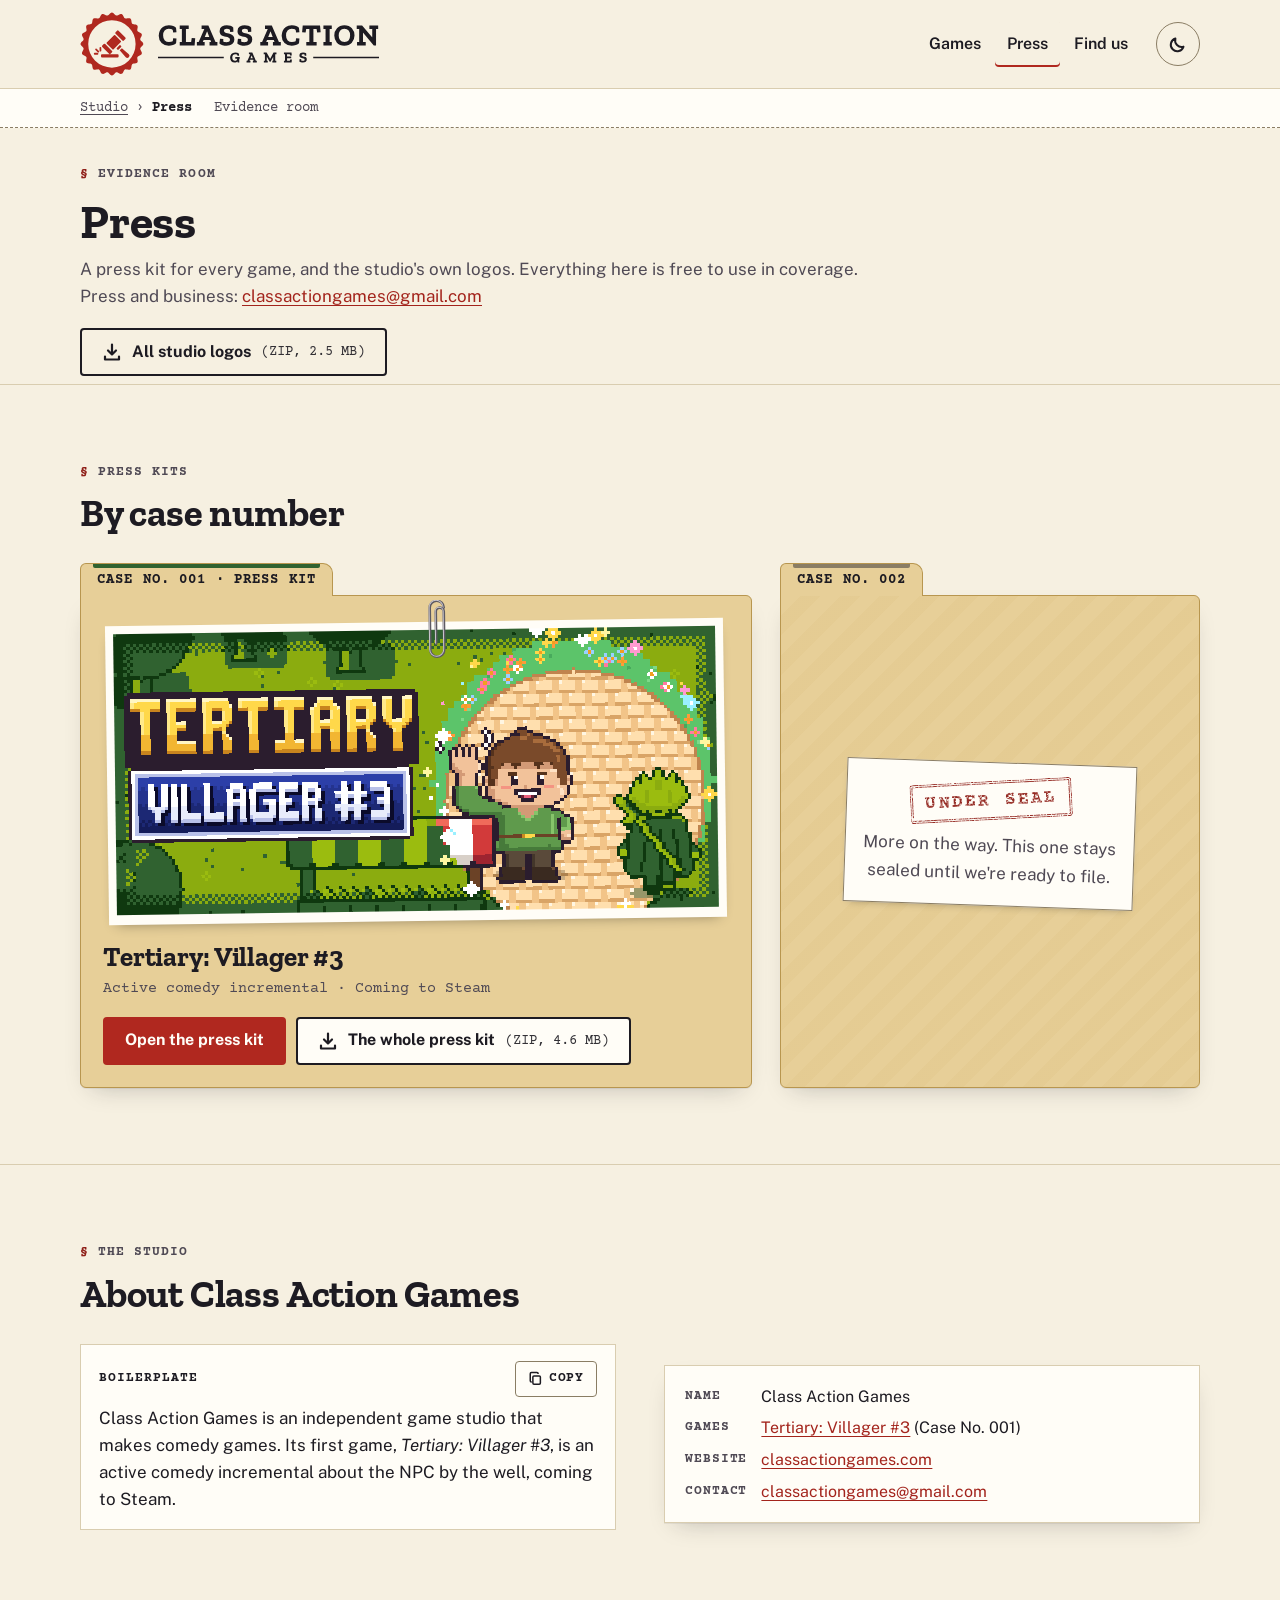
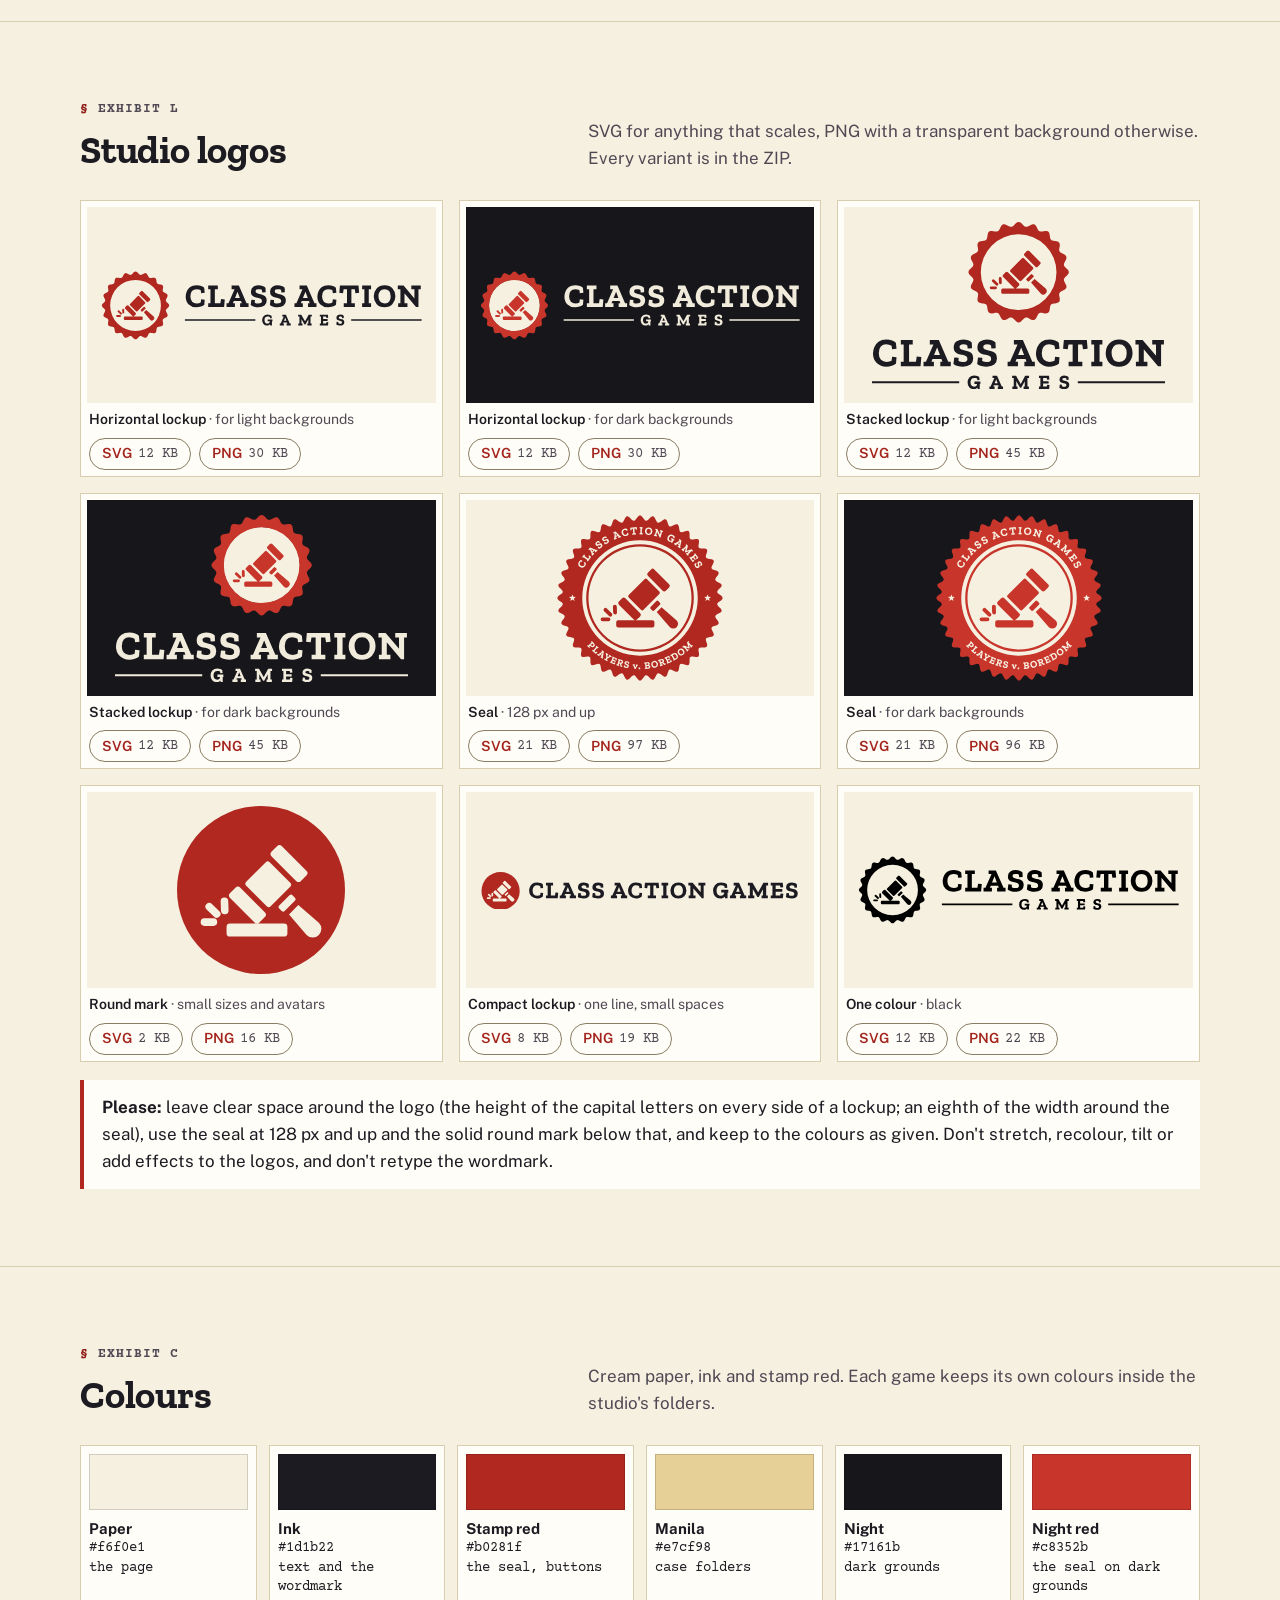
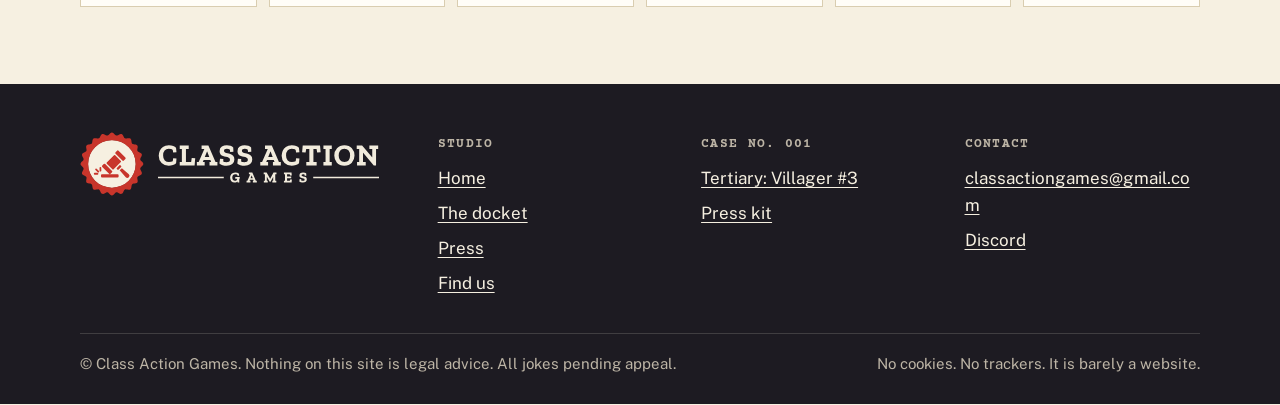
==== press/index.html @ fb3dbb91 "Publish the site Co-Authored-By: Claude Opus 5.5 <noreply@anthropic.com>" ====
<!doctype html>
<html lang="en">
<head>
<meta charset="utf-8">
<meta name="viewport" content="width=device-width, initial-scale=1">
<meta http-equiv="Content-Security-Policy" content="default-src &#39;self&#39;; script-src &#39;self&#39; &#39;sha256-e9spFX4khvAiAObQrX6YIk8nwWobAzymvgHO+KnD+gg=&#39;; style-src &#39;self&#39;; img-src &#39;self&#39;; media-src &#39;self&#39;; font-src &#39;self&#39;; manifest-src &#39;self&#39;; connect-src &#39;none&#39;; object-src &#39;none&#39;; frame-src &#39;none&#39;; base-uri &#39;none&#39;; form-action &#39;none&#39;">
<meta name="referrer" content="strict-origin-when-cross-origin">
<title>Press | Class Action Games</title>
<meta name="description" content="Press kits for every Class Action Games game, the studio boilerplate and the studio&#39;s logos, free to use in coverage.">
<link rel="canonical" href="https://classactiongames.com/press/">
<meta name="theme-color" content="#f6f0e1" media="(prefers-color-scheme: light)">
<meta name="theme-color" content="#17161b" media="(prefers-color-scheme: dark)">
<meta property="og:site_name" content="Class Action Games">
<meta property="og:type" content="website">
<meta property="og:title" content="Class Action Games press">
<meta property="og:description" content="Press kits, logos and contact.">
<meta property="og:url" content="https://classactiongames.com/press/">
<meta property="og:image" content="https://classactiongames.com/og/og-studio.png">
<meta property="og:image:width" content="1200">
<meta property="og:image:height" content="630">
<meta property="og:image:alt" content="The Class Action Games seal, a gavel inside a scalloped red stamp">
<meta property="og:locale" content="en_US">
<meta name="twitter:card" content="summary_large_image">
<meta name="twitter:title" content="Class Action Games press">
<meta name="twitter:description" content="Press kits, logos and contact.">
<meta name="twitter:image" content="https://classactiongames.com/og/og-studio.png">
<meta name="twitter:image:alt" content="The Class Action Games seal, a gavel inside a scalloped red stamp">
<link rel="icon" href="../favicon.ico" sizes="16x16 32x32 48x48">
<link rel="icon" href="../favicon.svg" type="image/svg+xml">
<link rel="apple-touch-icon" href="../apple-touch-icon.png">
<link rel="manifest" href="../site.webmanifest">
<link rel="preload" href="../fonts/zilla-slab-700.woff2" as="font" type="font/woff2" crossorigin>
<link rel="preload" href="../fonts/public-sans-var.woff2" as="font" type="font/woff2" crossorigin>
<link rel="stylesheet" href="../css/site.css">
<link rel="stylesheet" href="../css/games/tertiary.css">
<script>try{var t=localStorage.getItem('cag-theme');if(t==='light'||t==='dark')document.documentElement.setAttribute('data-theme',t)}catch(e){}</script>
<script src="../js/site.js" defer></script>
</head>
<body>
<a class="skip" href="#main">Skip to content</a>
<header class="site-header">
  <div class="wrap">
    <a class="brand" href="../" aria-label="Class Action Games, home">
      <img class="lk-h on-light" src="../img/logo/cag-lockup-h.svg" alt="Class Action Games" width="300" height="64">
      <img class="lk-h on-dark" src="../img/logo/cag-lockup-h-on-dark.svg" alt="Class Action Games" width="300" height="64">
      <img class="lk-c on-light" src="../img/logo/cag-lockup-compact.svg" alt="Class Action Games" width="272" height="32">
      <img class="lk-c on-dark" src="../img/logo/cag-lockup-compact-on-dark.svg" alt="Class Action Games" width="272" height="32">
    </a>
    <nav class="site-nav" aria-label="Main">
      <ul>
        <li><a href="../#games">Games</a></li>
        <li><a href="../press/" aria-current="page">Press</a></li>
        <li><a href="../#contact">Find us</a></li>
      </ul>
    </nav>
    <button class="theme-toggle" type="button" aria-label="Switch between light and dark mode" hidden><svg viewBox="0 0 20 20" aria-hidden="true" focusable="false" class="moon"><path d="M15.5 12.6A6.5 6.5 0 0 1 7.4 4.5a6.5 6.5 0 1 0 8.1 8.1Z" fill="none" stroke="currentColor" stroke-width="2" stroke-linejoin="round"/></svg><svg viewBox="0 0 20 20" aria-hidden="true" focusable="false" class="sun"><circle cx="10" cy="10" r="3.6" fill="none" stroke="currentColor" stroke-width="2"/><path d="M10 1.8v2.2M10 16v2.2M1.8 10H4M16 10h2.2M4.2 4.2l1.6 1.6M14.2 14.2l1.6 1.6M4.2 15.8l1.6-1.6M14.2 5.8l1.6-1.6" stroke="currentColor" stroke-width="2" stroke-linecap="round"/></svg></button>
  </div>
</header>
<div class="docket">
  <div class="wrap">
    <nav aria-label="Breadcrumb"><span><a href="../">Studio</a> &rsaquo; <b aria-current="page">Press</b></span></nav>
    <span>Evidence room</span>
  </div>
</div>

<main id="main">
  <section class="pk-top">
    <div class="wrap">
      <span class="eyebrow">Evidence room</span>
      <h1>Press</h1>
      <p class="sub">A press kit for every game, and the studio's own logos. Everything here is free to use in coverage. Press and business: <a href="mailto:classactiongames@gmail.com">classactiongames@gmail.com</a></p>
      <div class="pk-actions">
        <a class="btn" href="../press/class-action-games-logos.zip" download><svg viewBox="0 0 20 20" aria-hidden="true" focusable="false"><path d="M10 2.5v10m0 0-4-4m4 4 4-4M3 14.5v3h14v-3" fill="none" stroke="currentColor" stroke-width="2.2" stroke-linecap="round" stroke-linejoin="round"/></svg>All studio logos <span class="sz">(ZIP, 2.5 MB)</span></a>
      </div>
    </div>
  </section>

  <section class="section" id="kits" aria-labelledby="kits-h">
    <div class="wrap">
      <div class="section-head">
        <div>
          <span class="eyebrow">Press kits</span>
          <h2 id="kits-h">By case number</h2>
        </div>
      </div>
      <div class="kit-list">
        <article class="folder game-zone" data-game="tertiary" aria-labelledby="kit-001">
  <span class="folder-tab">Case No. 001 &middot; Press kit</span>
  <div class="photo">
    <img class="clip" src="../img/paperclip.svg" alt="" width="22" height="64">
    <img src="../tertiary/media/key-art/header_capsule_920x430.png" alt="" width="920" height="430">
  </div>
  <h3 id="kit-001"><a href="../tertiary/press/">Tertiary: Villager #3</a></h3>
  <p class="meta">Active comedy incremental &middot; Coming to Steam</p>
  <div class="links">
    <a class="btn primary" href="../tertiary/press/">Open the press kit</a>
    <a class="btn" href="../tertiary/press/tertiary-press-kit.zip" download><svg viewBox="0 0 20 20" aria-hidden="true" focusable="false"><path d="M10 2.5v10m0 0-4-4m4 4 4-4M3 14.5v3h14v-3" fill="none" stroke="currentColor" stroke-width="2.2" stroke-linecap="round" stroke-linejoin="round"/></svg>The whole press kit <span class="sz">(ZIP, 4.6 MB)</span></a>
  </div>
</article>
        <article class="folder sealed" aria-labelledby="case-002">
  <span class="folder-tab">Case No. 002</span>
  <div class="seal-tape">
    <span class="stamp">Under seal</span>
    <h3 id="case-002" class="sr-only">Case No. 002: under seal</h3>
    <p>More on the way. This one stays sealed until we&#39;re ready to file.</p>
  </div>
</article>
      </div>
    </div>
  </section>

  <section class="section" id="studio" aria-labelledby="studio-h">
    <div class="wrap">
      <div class="section-head">
        <div>
          <span class="eyebrow">The studio</span>
          <h2 id="studio-h">About Class Action Games</h2>
        </div>
      </div>
      <div class="about">
        <div class="desc">
          <div class="desc-head"><span class="label">Boilerplate</span><button class="copy-btn" type="button" data-copy="d-studio" aria-label="Copy boilerplate" hidden><svg viewBox="0 0 20 20" aria-hidden="true" focusable="false"><rect x="6.5" y="6.5" width="10" height="11" rx="1.5" fill="none" stroke="currentColor" stroke-width="2"/><path d="M13.5 4V3.5A1.5 1.5 0 0 0 12 2H4.5A1.5 1.5 0 0 0 3 3.5V13a1.5 1.5 0 0 0 1.5 1.5H5" fill="none" stroke="currentColor" stroke-width="2"/></svg><span class="t">Copy</span></button></div>
          <div class="desc-body" id="d-studio"><p>Class Action Games is an independent game studio that makes comedy games. Its first game, <em>Tertiary: Villager #3</em>, is an active comedy incremental about the NPC by the well, coming to Steam.</p></div>
        </div>
        <div class="facts-card">
          <dl>
            <dt>Name</dt><dd>Class Action Games</dd>
            <dt>Games</dt><dd><a href="../tertiary/">Tertiary: Villager #3</a> (Case No. 001)</dd>
            <dt>Website</dt><dd><a href="../">classactiongames.com</a></dd>
            <dt>Contact</dt><dd><a href="mailto:classactiongames@gmail.com">classactiongames@gmail.com</a></dd>
          </dl>
        </div>
      </div>
    </div>
  </section>

  <section class="section" id="logos" aria-labelledby="logos-h">
    <div class="wrap">
      <div class="section-head">
        <div>
          <span class="eyebrow">Exhibit L</span>
          <h2 id="logos-h">Studio logos</h2>
        </div>
        <p>SVG for anything that scales, PNG with a transparent background otherwise. Every variant is in the ZIP.</p>
      </div>
      <div class="grid-3">
        <figure class="thumb logo-tile on-light"><a href="../press/logos/svg/cag-lockup-h.svg"><img src="../press/logos/svg/cag-lockup-h.svg" alt="Horizontal lockup, for light backgrounds" width="561" height="120" loading="lazy"></a><figcaption><b>Horizontal lockup</b> &middot; for light backgrounds<span class="file-links"><a href="../press/logos/svg/cag-lockup-h.svg" download>SVG <span class="sz">12 KB</span></a><a href="../press/logos/png/cag-lockup-h-1200w.png" download>PNG <span class="sz">30 KB</span></a></span></figcaption></figure>
        <figure class="thumb logo-tile on-dark"><a href="../press/logos/svg/cag-lockup-h-on-dark.svg"><img src="../press/logos/svg/cag-lockup-h-on-dark.svg" alt="Horizontal lockup, for dark backgrounds" width="561" height="120" loading="lazy"></a><figcaption><b>Horizontal lockup</b> &middot; for dark backgrounds<span class="file-links"><a href="../press/logos/svg/cag-lockup-h-on-dark.svg" download>SVG <span class="sz">12 KB</span></a><a href="../press/logos/png/cag-lockup-h-on-dark-1200w.png" download>PNG <span class="sz">30 KB</span></a></span></figcaption></figure>
        <figure class="thumb logo-tile on-light"><a href="../press/logos/svg/cag-lockup-stacked.svg"><img src="../press/logos/svg/cag-lockup-stacked.svg" alt="Stacked lockup, for light backgrounds" width="210" height="120" loading="lazy"></a><figcaption><b>Stacked lockup</b> &middot; for light backgrounds<span class="file-links"><a href="../press/logos/svg/cag-lockup-stacked.svg" download>SVG <span class="sz">12 KB</span></a><a href="../press/logos/png/cag-lockup-stacked-1200w.png" download>PNG <span class="sz">45 KB</span></a></span></figcaption></figure>
        <figure class="thumb logo-tile on-dark"><a href="../press/logos/svg/cag-lockup-stacked-on-dark.svg"><img src="../press/logos/svg/cag-lockup-stacked-on-dark.svg" alt="Stacked lockup, for dark backgrounds" width="210" height="120" loading="lazy"></a><figcaption><b>Stacked lockup</b> &middot; for dark backgrounds<span class="file-links"><a href="../press/logos/svg/cag-lockup-stacked-on-dark.svg" download>SVG <span class="sz">12 KB</span></a><a href="../press/logos/png/cag-lockup-stacked-on-dark-1200w.png" download>PNG <span class="sz">45 KB</span></a></span></figcaption></figure>
        <figure class="thumb logo-tile on-light"><a href="../press/logos/svg/cag-seal.svg"><img src="../press/logos/svg/cag-seal.svg" alt="Seal, 128 px and up" width="120" height="120" loading="lazy"></a><figcaption><b>Seal</b> &middot; 128 px and up<span class="file-links"><a href="../press/logos/svg/cag-seal.svg" download>SVG <span class="sz">21 KB</span></a><a href="../press/logos/png/cag-seal-1024.png" download>PNG <span class="sz">97 KB</span></a></span></figcaption></figure>
        <figure class="thumb logo-tile on-dark"><a href="../press/logos/svg/cag-seal-on-dark.svg"><img src="../press/logos/svg/cag-seal-on-dark.svg" alt="Seal, for dark backgrounds" width="120" height="120" loading="lazy"></a><figcaption><b>Seal</b> &middot; for dark backgrounds<span class="file-links"><a href="../press/logos/svg/cag-seal-on-dark.svg" download>SVG <span class="sz">21 KB</span></a><a href="../press/logos/png/cag-seal-on-dark-1024.png" download>PNG <span class="sz">96 KB</span></a></span></figcaption></figure>
        <figure class="thumb logo-tile on-light"><a href="../press/logos/svg/cag-bold.svg"><img src="../press/logos/svg/cag-bold.svg" alt="Round mark, small sizes and avatars" width="120" height="120" loading="lazy"></a><figcaption><b>Round mark</b> &middot; small sizes and avatars<span class="file-links"><a href="../press/logos/svg/cag-bold.svg" download>SVG <span class="sz">2 KB</span></a><a href="../press/logos/png/cag-bold-512.png" download>PNG <span class="sz">16 KB</span></a></span></figcaption></figure>
        <figure class="thumb logo-tile on-light"><a href="../press/logos/svg/cag-lockup-compact.svg"><img src="../press/logos/svg/cag-lockup-compact.svg" alt="Compact lockup, one line, small spaces" width="1019" height="120" loading="lazy"></a><figcaption><b>Compact lockup</b> &middot; one line, small spaces<span class="file-links"><a href="../press/logos/svg/cag-lockup-compact.svg" download>SVG <span class="sz">8 KB</span></a><a href="../press/logos/png/cag-lockup-compact-1200w.png" download>PNG <span class="sz">19 KB</span></a></span></figcaption></figure>
        <figure class="thumb logo-tile on-light"><a href="../press/logos/svg/cag-lockup-h-1c-black.svg"><img src="../press/logos/svg/cag-lockup-h-1c-black.svg" alt="One colour, black" width="561" height="120" loading="lazy"></a><figcaption><b>One colour</b> &middot; black<span class="file-links"><a href="../press/logos/svg/cag-lockup-h-1c-black.svg" download>SVG <span class="sz">12 KB</span></a><a href="../press/logos/png/cag-lockup-h-1c-black-1200w.png" download>PNG <span class="sz">22 KB</span></a></span></figcaption></figure>
      </div>
      <div class="terms">
        <p><strong>Please:</strong> leave clear space around the logo (the height of the capital letters on every side of a lockup; an eighth of the width around the seal), use the seal at 128 px and up and the solid round mark below that, and keep to the colours as given. Don't stretch, recolour, tilt or add effects to the logos, and don't retype the wordmark.</p>
      </div>
    </div>
  </section>

  <section class="section" id="colours" aria-labelledby="colours-h">
    <div class="wrap">
      <div class="section-head">
        <div>
          <span class="eyebrow">Exhibit C</span>
          <h2 id="colours-h">Colours</h2>
        </div>
        <p>Cream paper, ink and stamp red. Each game keeps its own colours inside the studio's folders.</p>
      </div>
      <ul class="swatches">
        <li><span class="chip chip-f6f0e1"></span><b>Paper</b>#f6f0e1<br>the page</li>
        <li><span class="chip chip-1d1b22"></span><b>Ink</b>#1d1b22<br>text and the wordmark</li>
        <li><span class="chip chip-b0281f"></span><b>Stamp red</b>#b0281f<br>the seal, buttons</li>
        <li><span class="chip chip-e7cf98"></span><b>Manila</b>#e7cf98<br>case folders</li>
        <li><span class="chip chip-17161b"></span><b>Night</b>#17161b<br>dark grounds</li>
        <li><span class="chip chip-c8352b"></span><b>Night red</b>#c8352b<br>the seal on dark grounds</li>
      </ul>
    </div>
  </section>
</main>
<footer class="site-footer">
  <div class="wrap">
    <div class="cols">
      <div>
        <img class="foot-lockup" src="../img/logo/cag-lockup-h-on-dark.svg" alt="Class Action Games" width="300" height="64" loading="lazy">
      </div>
      <nav aria-label="Studio">
        <h2>Studio</h2>
        <ul>
          <li><a href="../">Home</a></li>
          <li><a href="../#games">The docket</a></li>
          <li><a href="../press/">Press</a></li>
          <li><a href="../#contact">Find us</a></li>
        </ul>
      </nav>
      <nav aria-label="Case No. 001">
        <h2>Case No. 001</h2>
        <ul>
          <li><a href="../tertiary/">Tertiary: Villager #3</a></li>
          <li><a href="../tertiary/press/">Press kit</a></li>
        </ul>
      </nav>
      <div>
        <h2>Contact</h2>
        <ul>
          <li><a href="mailto:classactiongames@gmail.com">classactiongames@gmail.com</a></li>
          <li><a href="https://discord.gg/4bkDfHh6E2">Discord</a></li>
        </ul>
      </div>
    </div>
    <div class="fine">
      <p>&copy; Class Action Games. Nothing on this site is legal advice. All jokes pending appeal.</p>
      <p>No cookies. No trackers. It is barely a website.</p>
    </div>
  </div>
</footer>
</body>
</html>
---- css/site.css ----
/* Class Action Games: the studio site, in the "Case files" look.
   Fonts: SIL Open Font License 1.1, no Reserved Font Name, self-hosted in /fonts with their licences:
   Zilla Slab (headings), Public Sans (body), Courier Prime (filing labels).
   Colours: site/brand/tokens.css (the brand palette); the dark set is "night court".
   Game pages: everything the studio frame takes from a game is a --g-* token (see "Game zone" below). */

@font-face { font-family: "Zilla Slab"; src: url("../fonts/zilla-slab-700.woff2") format("woff2"); font-weight: 700; font-display: swap; }
@font-face { font-family: "Zilla Slab"; src: url("../fonts/zilla-slab-600.woff2") format("woff2"); font-weight: 600; font-display: swap; }
@font-face { font-family: "Public Sans"; src: url("../fonts/public-sans-var.woff2") format("woff2"); font-weight: 100 900; font-style: normal; font-display: swap; }
@font-face { font-family: "Public Sans"; src: url("../fonts/public-sans-italic-var.woff2") format("woff2"); font-weight: 100 900; font-style: italic; font-display: swap; }
@font-face { font-family: "Courier Prime"; src: url("../fonts/courier-prime-400.woff2") format("woff2"); font-weight: 400; font-display: swap; }
@font-face { font-family: "Courier Prime"; src: url("../fonts/courier-prime-700.woff2") format("woff2"); font-weight: 700; font-display: swap; }

:root {
  color-scheme: light;
  --paper: #f6f0e1;        /* the page: a legal pad left in the sun */
  --sheet: #fffdf7;        /* a fresh sheet on top */
  --manila: #e7cf98;       /* folders */
  --manila-deep: #d4b46e;
  --manila-edge: #b8964f;
  --ink: #1d1b22;          /* 15.0:1 on paper, 16.8 on sheet, 11.2 on manila */
  --ink-2: #4f4954;        /* 7.7:1 on paper, 8.6 on sheet, 5.7 on manila */
  --rule: #d9cdb0;
  --rule-strong: #8a7d64;  /* 3.5:1 on paper, 4.0 on sheet: borders that must show */
  --red: #b0281f;          /* stamp red: buttons, the seal (5.8:1 on paper) */
  --red-hover: #8f1f18;
  --on-red: #fffdf7;       /* 6.5:1 on red */
  --red-text: #8f1f18;     /* small red text and stamps: 7.8:1 on paper, 5.8 on manila */
  --link: #a3241c;         /* 6.5:1 on paper, 7.3 on sheet */
  --sticker: #f3dc6b;      /* exhibit stickers; ink on it 12.4:1 */
  --sticker-ink: #1d1b22;
  --footer-bg: #1d1b22;
  --footer-ink: #f6f0e1;   /* 15.0:1 */
  --footer-muted: #bdb5a6; /* 8.4:1 */
  --shadow: 0 1px 0 rgba(29, 27, 34, .06), 0 10px 24px -12px rgba(29, 27, 34, .28);
  --radius: 4px;
  --wrap: 1120px;
  --display: "Zilla Slab", "Rockwell", "Roboto Slab", Georgia, serif;
  --body: "Public Sans", "Segoe UI", system-ui, -apple-system, sans-serif;
  --mono: "Courier Prime", "Courier New", ui-monospace, monospace;
}

@media (prefers-color-scheme: dark) {
  :root:not([data-theme="light"]) {
    color-scheme: dark;
    --paper: #17161b; --sheet: #221f28; --manila: #3b3324; --manila-deep: #54482f; --manila-edge: #6e5e3c;
    --ink: #f1ebdc; --ink-2: #bdb5a6; --rule: #36323d; --rule-strong: #7a7385;
    --red: #e0574b; --red-hover: #f07468; --on-red: #17161b; --red-text: #f28b80; --link: #f08a7f;
    --sticker: #e6cf5c; --sticker-ink: #1d1b22;
    --footer-bg: #0f0e12; --footer-ink: #f1ebdc; --footer-muted: #bdb5a6;
    --shadow: 0 10px 24px -12px rgba(0, 0, 0, .7);
  }
}
:root[data-theme="dark"] {
  color-scheme: dark;
  --paper: #17161b; --sheet: #221f28; --manila: #3b3324; --manila-deep: #54482f; --manila-edge: #6e5e3c;
  --ink: #f1ebdc; --ink-2: #bdb5a6; --rule: #36323d; --rule-strong: #7a7385;
  --red: #e0574b; --red-hover: #f07468; --on-red: #17161b; --red-text: #f28b80; --link: #f08a7f;
  --sticker: #e6cf5c; --sticker-ink: #1d1b22;
  --footer-bg: #0f0e12; --footer-ink: #f1ebdc; --footer-muted: #bdb5a6;
  --shadow: 0 10px 24px -12px rgba(0, 0, 0, .7);
}

/* ------------------------------------------------------------ Game zone
   A game's page (and its docket card) carries class="game-zone" data-game="<slug>" and loads
   css/games/<slug>.css, which sets only these tokens. A game without its own file gets these neutral
   studio colours, so a new game's page works before it has a palette.
   --g-accent         the strip on the case folder's tab
   --g-stage          behind the game's key art, trailer and clips (the game's own darkest colour)
   --g-stage-ink      text on the stage (at least 7:1)
   --g-stage-muted    secondary text on the stage (at least 4.5:1)
   --g-highlight      labels on the stage (at least 4.5:1)                                        */
.game-zone {
  --g-accent: var(--ink);
  --g-stage: #1d1b22;
  --g-stage-ink: #f1ebdc;
  --g-stage-muted: #bdb5a6;
  --g-highlight: #f3dc6b;
}

/* ------------------------------------------------------------ base */
*, *::before, *::after { box-sizing: border-box; }
html { -webkit-text-size-adjust: 100%; scroll-behavior: smooth; }
@media (prefers-reduced-motion: reduce) { html { scroll-behavior: auto; } * { transition: none !important; } }
body {
  margin: 0; background: var(--paper); color: var(--ink);
  font: 400 1.0625rem/1.6 var(--body);
  overflow-x: hidden;
}
img, video, svg { max-width: 100%; height: auto; display: block; }
a { color: var(--link); text-decoration-thickness: 1px; text-underline-offset: .18em; }
a:hover { text-decoration-thickness: 2px; }
:focus-visible { outline: 3px solid var(--red); outline-offset: 3px; border-radius: 2px; }
/* On dark grounds (the footer, a game's stage) the red ring is too faint: a light ring there instead. */
.site-footer :focus-visible { outline-color: var(--footer-ink); }
.stage :focus-visible, .player-card :focus-visible { outline-color: var(--g-stage-ink); }
[hidden] { display: none !important; }
/* long unbroken addresses (the studio Gmail) may wrap anywhere rather than push the page sideways */
a[href^="mailto:"] { overflow-wrap: anywhere; }
h1, h2, h3 { font-family: var(--display); font-weight: 700; line-height: 1.12; margin: 0 0 .5em; letter-spacing: -.005em; }
h1 { font-size: clamp(2.2rem, 1.4rem + 3.4vw, 3.75rem); }
h2 { font-size: clamp(1.7rem, 1.3rem + 1.6vw, 2.4rem); }
h3 { font-size: 1.35rem; }
p { margin: 0 0 1em; }
.wrap { width: min(var(--wrap), 100% - 32px); margin-inline: auto; }
.sr-only { position: absolute; width: 1px; height: 1px; overflow: hidden; clip: rect(0 0 0 0); white-space: nowrap; }
.skip { position: absolute; left: 16px; top: -60px; background: var(--ink); color: var(--paper); padding: 8px 14px; z-index: 10; border-radius: var(--radius); }
.skip:focus { top: 12px; }
.pixel { image-rendering: pixelated; }
/* artwork with a light and a dark version (the seal, the mark) */
.only-dark { display: none !important; }
@media (prefers-color-scheme: dark) {
  :root:not([data-theme="light"]) .only-light { display: none !important; }
  :root:not([data-theme="light"]) .only-dark { display: block !important; }
}
:root[data-theme="dark"] .only-light { display: none !important; }
:root[data-theme="dark"] .only-dark { display: block !important; }

/* Filing labels: the typewriter voice */
.label, .eyebrow {
  font-family: var(--mono); font-weight: 700; text-transform: uppercase;
  letter-spacing: .08em; font-size: .8125rem; color: var(--ink-2);
}
.eyebrow { display: block; margin-bottom: .6rem; }
.eyebrow::before { content: "§ "; color: var(--red-text); }
.small { font-size: .9375rem; color: var(--ink-2); }
.note { font-size: .9375rem; color: var(--ink-2); }

/* ------------------------------------------------------------ header */
.site-header { border-bottom: 1px solid var(--rule); background: var(--paper); }
.site-header .wrap { display: flex; align-items: center; gap: 16px; padding-block: 12px; }
.brand { display: block; margin-right: auto; line-height: 0; }
.brand img { width: auto; }
.brand .lk-h { height: 64px; }
.brand .lk-c { height: 32px; display: none; }
.brand .on-dark { display: none; }
.site-nav ul { list-style: none; display: flex; gap: 2px; margin: 0; padding: 0; flex-wrap: wrap; }
.site-nav a {
  display: inline-block; padding: 10px 12px; color: var(--ink); text-decoration: none;
  font-weight: 600; font-size: 1rem; border-radius: var(--radius);
}
.site-nav a:hover { background: var(--sheet); box-shadow: inset 0 -2px 0 var(--red); }
.site-nav a[aria-current="page"] { box-shadow: inset 0 -2px 0 var(--red); }
.theme-toggle {
  flex: none; width: 44px; height: 44px; display: inline-grid; place-items: center; padding: 0;
  border: 1.5px solid var(--rule-strong); border-radius: 50%; background: transparent; color: var(--ink); cursor: pointer;
}
.theme-toggle:hover { border-color: var(--ink); background: var(--sheet); }
.theme-toggle svg { width: 20px; height: 20px; }
.theme-toggle .sun { display: none; }
@media (prefers-color-scheme: dark) {
  :root:not([data-theme="light"]) .brand .on-light { display: none; }
  :root:not([data-theme="light"]) .brand .lk-h.on-dark { display: block; }
  :root:not([data-theme="light"]) .theme-toggle .sun { display: block; }
  :root:not([data-theme="light"]) .theme-toggle .moon { display: none; }
}
:root[data-theme="dark"] .brand .on-light { display: none; }
:root[data-theme="dark"] .brand .lk-h.on-dark { display: block; }
:root[data-theme="dark"] .theme-toggle .sun { display: block; }
:root[data-theme="dark"] .theme-toggle .moon { display: none; }

/* breadcrumb strip under the header */
.docket {
  font-family: var(--mono); font-size: .875rem; color: var(--ink-2);
  border-bottom: 1px dashed var(--rule-strong); background: var(--sheet);
}
.docket .wrap { display: flex; gap: 6px 22px; flex-wrap: wrap; padding-block: 8px; }
.docket a { color: inherit; }
.docket b { color: var(--ink); }

/* ------------------------------------------------------------ buttons */
.btns { display: flex; flex-wrap: wrap; gap: 12px; align-items: center; }
.btn {
  --b: var(--ink);
  display: inline-flex; align-items: center; justify-content: center; gap: 10px; min-height: 48px; padding: 12px 20px;
  border: 2px solid var(--b); border-radius: var(--radius);
  font: 700 1rem/1.15 var(--body); text-decoration: none; color: var(--ink); background: transparent;
  cursor: pointer; transition: transform .08s ease, background-color .15s ease; text-align: center;
}
.btn:hover { background: var(--sheet); }
.btn:active { transform: translateY(1px); }
.btn.primary { --b: var(--red); background: var(--red); color: var(--on-red); }
.btn.primary:hover { background: var(--red-hover); border-color: var(--red-hover); }
.btn svg { width: 20px; height: 20px; flex: none; }
.btn .sz { font: 400 .875rem/1 var(--mono); color: inherit; opacity: .9; }
/* "Wishlist on Steam: coming soon": a real disabled button, never a dead link */
.btn:disabled, .btn.is-soon {
  --b: var(--rule-strong); color: var(--ink-2); background: transparent; cursor: not-allowed; border-style: dashed; transform: none;
}
.btn:disabled:hover { background: transparent; }
.btn .soon {
  font: 700 .8125rem/1 var(--mono); letter-spacing: .06em; text-transform: uppercase;
  color: var(--red-text); border: 1.5px solid currentColor; padding: 4px 6px 3px; border-radius: 2px; transform: rotate(-3deg);
}
.copy-btn {
  display: inline-flex; align-items: center; gap: 6px; min-height: 36px; padding: 6px 12px;
  font: 700 .8125rem/1 var(--mono); letter-spacing: .06em; text-transform: uppercase;
  color: var(--ink); background: var(--sheet); border: 1.5px solid var(--rule-strong); border-radius: var(--radius); cursor: pointer;
}
.copy-btn:hover { border-color: var(--ink); }
.copy-btn svg { width: 15px; height: 15px; }
.copy-btn[data-done] { border-color: var(--red); color: var(--red-text); }

/* ------------------------------------------------------------ stamps */
.stamp {
  display: inline-block; font: 700 .9375rem/1 var(--mono); letter-spacing: .12em; text-transform: uppercase;
  color: var(--red-text); padding: 8px 12px 7px; border: 3px double currentColor; border-radius: 3px;
  transform: rotate(-5deg); opacity: .95;
  -webkit-mask-image: url("../img/ink-grain.svg"); mask-image: url("../img/ink-grain.svg");
  -webkit-mask-size: 180px 180px; mask-size: 180px 180px;
}

/* ------------------------------------------------------------ home: hero */
.hero { padding: clamp(40px, 6vw, 88px) 0 clamp(40px, 6vw, 72px); }
.hero .wrap { display: grid; grid-template-columns: minmax(0, 1fr) minmax(0, 1fr); gap: clamp(28px, 5vw, 72px); align-items: center; }
.hero h1 { max-width: 15ch; }
.hero .lede { font-size: 1.22rem; max-width: 34em; }
.hero .lede em { font-style: normal; font-weight: 700; }

/* The court order on pleading paper. The numbers are printed on the paper, one per line, like real
   pleading paper: every line of the order is exactly --lh tall, so wrapped lines take the next number. */
.order {
  --lh: 1.75rem;
  position: relative; margin: 0; background: var(--sheet); color: var(--ink); box-shadow: var(--shadow);
  border: 1px solid var(--rule); padding: var(--lh) 22px var(--lh) 62px; font: 400 .9375rem/var(--lh) var(--mono);
  background-image: linear-gradient(to right, transparent 46px, var(--red) 46px, var(--red) 47px, transparent 47px, transparent 50px, var(--red) 50px, var(--red) 51px, transparent 51px);
  transform: rotate(1.2deg);
}
.order .ln {
  position: absolute; left: 6px; width: 30px; top: var(--lh); bottom: var(--lh); overflow: hidden;
  white-space: pre; text-align: right; font: 400 .8125rem/var(--lh) var(--mono); color: var(--ink-2);
}
.order p, .order li { margin: 0; line-height: var(--lh); }
.order .gap { height: var(--lh); }
.order .court { text-align: center; font-weight: 700; letter-spacing: .04em; }
.order .court span { display: block; text-wrap: balance; }
/* The caption: parties | a column of colons | the action and its number, between two full-width rules.
   The rules are borders pulled into the lines around them by negative margins, so they take no height
   (the lines keep their numbers) and survive printing and Windows High Contrast. Fixed rows: 1 blank,
   2 the plaintiffs (as many lines as they wrap to), 3 "Plaintiffs," 4 blank, 5 "v." 6 blank, 7 the
   defendant, 8 "Defendant." The right column sits level with rows 3, 5 and 6, as on a real filing. */
.order .caption {
  --cap-rule: 2px; --cap-colon: 3ch;
  /* the same proportions at every width keep the colons a little right of the middle, as on a filing;
     on the smallest phones the right column's min-content (CLASS ACTION on one line) takes over */
  display: grid; grid-template-columns: minmax(0, 1.4fr) var(--cap-colon) minmax(min-content, 1fr);
  grid-template-rows: repeat(8, minmax(var(--lh), auto));
  margin: calc(-1 * var(--cap-rule)) -6px; padding-inline: 6px; border-block: var(--cap-rule) solid;
}
.order .caption > p { grid-column: 1; padding-right: 1ch; }
/* the plaintiffs break where the filing breaks them ("... of themselves / and all others ...") whenever
   the column holds the longer half on one line (32 characters: change 32.25ch with the plaintiffs in
   data/studio.json); narrower, they wrap as one sentence */
.order .cap-pl { grid-row: 2; text-wrap: pretty; container: cap-pl / inline-size; }
@container cap-pl (min-width: 32.25ch) { .order .cap-pl > span { display: block; } }
.order .cap-pl-role { grid-row: 3; }
.order .cap-df { grid-row: 7; }
.order .cap-df-role { grid-row: 8; }
/* the roles sit well to the right, as typed with tabs, never so far that they wrap; "v." about halfway */
.order .cap-role { padding-left: min(44%, 100% - 12.5ch); }
.order .cap-vs { grid-row: 5; padding-left: calc(min(44%, 100% - 12.5ch) * .55); }
.order .caption > .cap-action, .order .caption > .cap-no, .order .caption > .cap-more { grid-column: 3; padding: 0 0 0 2.5ch; white-space: nowrap; }
.order .cap-action { grid-row: 3; }
.order .cap-no { grid-row: 5; }
/* "and counting" in smaller grey type, its left edge (2.5ch of the order's type) in line with NO.: */
.order .cap-more { grid-row: 6; color: var(--ink-2); }
.order .cap-more > span { font-size: .8125rem; line-height: 1; }
/* one colon per line, as tall as the caption: size containment keeps the 30 colons from stretching it */
.order .cap-colons { grid-column: 2; grid-row: 1 / -1; contain: size; overflow: hidden; white-space: pre; text-align: center; user-select: none; }
.order .title { text-align: center; font-weight: 700; letter-spacing: .06em; text-decoration: underline; text-decoration-thickness: 2px; text-underline-offset: 4px; }
.order ol { margin: 0; padding-left: 3ch; }
.order .so { font-weight: 700; letter-spacing: .08em; }
.order .seal-imp { position: absolute; right: -22px; bottom: -34px; width: 136px; transform: rotate(-14deg); opacity: .92; }

/* ------------------------------------------------------------ sections */
.section { padding: clamp(40px, 6vw, 80px) 0; border-top: 1px solid var(--rule); }
.section-head { display: flex; justify-content: space-between; align-items: end; gap: 16px; flex-wrap: wrap; margin-bottom: 28px; }
.section-head h2 { margin-bottom: 0; }
.section-head p { margin: 0; color: var(--ink-2); max-width: 36em; }
.section-head + .case-file { margin-top: 56px; }

/* "Three jokes, one name" */
.counts { display: grid; grid-template-columns: repeat(3, minmax(0, 1fr)); gap: 20px; list-style: none; margin: 0; padding: 0; }
.count { background: var(--sheet); border: 1px solid var(--rule); box-shadow: var(--shadow); padding: 18px 20px 20px; position: relative; }
.count .label { color: var(--red-text); display: block; margin-bottom: 6px; }
.count h3 { font-size: 1.5rem; margin-bottom: .35em; }
.count p { margin: 0; }
.count:nth-child(1) { transform: rotate(-.6deg); }
.count:nth-child(3) { transform: rotate(.5deg); }
.pun-fine { margin: 22px 0 0; font-family: var(--mono); font-size: .9375rem; color: var(--ink-2); }

/* ------------------------------------------------------------ folders (game cards) */
.docket-grid { display: grid; grid-template-columns: 1.6fr 1fr; gap: 28px; align-items: stretch; }
.folder {
  position: relative; background: var(--manila); border-radius: 0 6px 6px 6px; padding: 22px;
  box-shadow: var(--shadow); margin-top: 32px; border: 1px solid var(--manila-edge);
  display: flex; flex-direction: column;
}
.folder-tab {
  position: absolute; left: -1px; top: -33px; height: 33px; padding: 9px 16px 0; max-width: calc(100% + 2px);
  background: var(--manila); border: 1px solid var(--manila-edge); border-bottom: 0; border-radius: 6px 10px 0 0;
  font: 700 .875rem/1 var(--mono); letter-spacing: .08em; text-transform: uppercase; color: var(--ink);
  white-space: nowrap; overflow: hidden; text-overflow: ellipsis;
}
.folder-tab::after { /* the game's colour strip on the tab */
  content: ""; position: absolute; left: 12px; right: 12px; top: 0; height: 4px; background: var(--g-accent, var(--ink)); border-radius: 0 0 2px 2px;
}
.photo {
  position: relative; background: var(--sheet); padding: 8px 8px 10px; box-shadow: 0 6px 14px -8px rgba(0, 0, 0, .45);
  transform: rotate(-.8deg); margin: 4px 4px 18px;
}
.photo img { width: 100%; image-rendering: pixelated; } /* key art: big art pixels stay crisp */
.clip { position: absolute; width: 22px; height: 64px; top: -22px; left: 26px; z-index: 2; }
.folder h3 { font-size: 1.7rem; margin: 2px 0 6px; }
.folder h3 a { color: var(--ink); text-decoration: none; }
.folder h3 a:hover { text-decoration: underline; }
.folder .pitch { font-size: 1.05rem; }
.folder .meta { font: 400 .9375rem/1.5 var(--mono); color: var(--ink-2); margin-bottom: 16px; }
.case-head { display: flex; justify-content: space-between; align-items: center; gap: 12px; flex-wrap: wrap; }
.case-head .stamp { flex: none; margin: 4px 4px 14px; }
.folder .links { display: flex; gap: 10px; flex-wrap: wrap; margin-top: auto; }
.folder .links .btn { background: var(--sheet); }
.folder .links .btn.primary { background: var(--red); }
.folder.sealed {
  background: repeating-linear-gradient(135deg, var(--manila) 0 14px, color-mix(in srgb, var(--manila) 88%, var(--manila-deep)) 14px 28px);
  justify-content: center; text-align: center; min-height: 320px;
}
.folder.sealed .folder-tab::after { background: var(--rule-strong); }
.seal-tape {
  margin: 0 auto 16px; background: var(--sheet); border: 1px solid var(--rule-strong); padding: 18px 16px; max-width: 290px;
  box-shadow: 0 4px 10px -6px rgba(0, 0, 0, .4); transform: rotate(2deg);
}
.seal-tape .stamp { font-size: 1.15rem; margin-bottom: 12px; }
.seal-tape p { margin: 0; color: var(--ink-2); }

/* ------------------------------------------------------------ service list (Find us) */
.service { display: grid; grid-template-columns: repeat(auto-fill, minmax(210px, 1fr)); gap: 10px; list-style: none; margin: 0; padding: 0; }
.service a {
  display: flex; align-items: center; justify-content: space-between; gap: 10px; min-height: 52px; padding: 10px 14px;
  background: var(--sheet); border: 1px solid var(--rule-strong); border-radius: var(--radius);
  color: var(--ink); text-decoration: none; font-weight: 600;
}
.service a:hover { border-color: var(--ink); box-shadow: inset 4px 0 0 var(--red); }
.service .via { font: 700 .8125rem/1 var(--mono); color: var(--red-text); text-transform: uppercase; letter-spacing: .06em; }
.contact-line { margin: 22px 0 0; font-size: 1.05rem; }
.contact-line a { font-weight: 700; }

/* ------------------------------------------------------------ footer */
.site-footer { background: var(--footer-bg); color: var(--footer-ink); padding: 48px 0 28px; }
.site-footer a { color: var(--footer-ink); }
.site-footer .cols { display: grid; grid-template-columns: 1.4fr 1fr 1fr 1fr; gap: 28px; }
.site-footer h2 { font: 700 .8125rem/1 var(--mono); letter-spacing: .1em; text-transform: uppercase; color: var(--footer-muted); margin: 6px 0 14px; }
.site-footer ul { list-style: none; padding: 0; margin: 0; display: grid; gap: 8px; }
.site-footer .fine { border-top: 1px solid rgba(246, 240, 225, .16); margin-top: 36px; padding-top: 18px; display: flex; justify-content: space-between; gap: 8px 16px; flex-wrap: wrap; color: var(--footer-muted); font-size: .9375rem; }
.site-footer .fine p { margin: 0; }
.site-footer .foot-lockup { height: 64px; width: auto; }

/* ------------------------------------------------------------ game page */
.case-hero { padding: 30px 0 0; }
.case-file {
  position: relative; border: 1px solid var(--manila-edge); background: var(--manila); padding: 12px;
  border-radius: 0 6px 6px 6px; margin-top: 33px; box-shadow: var(--shadow);
}
.keyart { position: relative; overflow: hidden; border-radius: 2px; background: var(--g-stage); aspect-ratio: 3840 / 1240; }
.keyart img.bg { width: 100%; height: 100%; object-fit: cover; image-rendering: pixelated; }
.keyart img.logo { position: absolute; left: 3%; top: 8%; width: 27%; image-rendering: pixelated; filter: drop-shadow(0 6px 0 rgba(0, 0, 0, .18)); }
.case-intro { display: grid; grid-template-columns: 1.25fr .75fr; gap: clamp(24px, 4vw, 56px); padding: 36px 0 12px; align-items: start; }
.case-intro h1 { font-size: clamp(2rem, 1.3rem + 2.8vw, 3.2rem); margin-bottom: .3em; }
.case-intro .tagline { font: 700 1.25rem/1.35 var(--display); margin-bottom: .6em; }
.case-intro .short { font-size: 1.15rem; }
.facts-card { background: var(--sheet); border: 1px solid var(--rule); padding: 18px 20px; box-shadow: var(--shadow); }
.facts-card dl { margin: 0; display: grid; grid-template-columns: auto minmax(0, 1fr); gap: 6px 14px; font-size: 1rem; }
.facts-card dt { font: 700 .8125rem/1.9 var(--mono); text-transform: uppercase; letter-spacing: .07em; color: var(--ink-2); }
.facts-card dd { margin: 0; min-width: 0; overflow-wrap: anywhere; }
.btn-note { font-size: .9375rem; color: var(--ink-2); margin-top: 12px; }

/* the stage: the game's own colours, inside a case folder */
.stage { background: var(--g-stage); color: var(--g-stage-ink); padding: clamp(14px, 2.4vw, 26px); border-radius: 2px; }
.stage .label { color: var(--g-highlight); }
.stage a { color: var(--g-stage-ink); }
.stage .muted { color: var(--g-stage-muted); }
.media-row { display: grid; grid-template-columns: 2fr 1fr; gap: 24px; align-items: start; }
.player { width: 100%; aspect-ratio: 16 / 9; background: #000; }
.vid-meta { font: 400 .9375rem/1.5 var(--mono); margin: 10px 0 0; }
.vid-files { margin: 6px 0 0; }
.cuts { display: grid; gap: 12px; list-style: none; margin: 0; padding: 0; }
.cuts li { display: grid; grid-template-columns: 112px 1fr; gap: 12px; align-items: center; }
.cuts img { width: 112px; aspect-ratio: 16 / 9; object-fit: cover; border: 1px solid rgba(255, 255, 255, .25); }
.cuts b { display: block; font-size: 1.02rem; }
.cuts .muted { font: 400 .875rem/1.5 var(--mono); display: block; }
.cuts .file-links { margin-top: 2px; }

.about { display: grid; grid-template-columns: 1fr 1fr; gap: 28px 48px; align-items: center; }
.about .block h3 { margin-top: .2em; }
.about .block > :last-child { margin-bottom: 0; }
.clip-card { margin: 0; background: var(--sheet); border: 1px solid var(--rule); padding: 8px; box-shadow: var(--shadow); }
.clip-card video, .clip-card img { width: 100%; aspect-ratio: 1170 / 660; background: var(--g-stage); }
.clip-media { position: relative; }
/* Pause/Play on a looping clip: ink with a cream rim, so it shows on any frame; its focus ring is two
   rings (cream, then ink) for the same reason. */
.clip-toggle {
  position: absolute; right: 8px; bottom: 8px; display: inline-flex; align-items: center; gap: 6px; min-height: 36px; padding: 6px 12px 6px 10px;
  font: 700 .8125rem/1 var(--mono); letter-spacing: .06em; text-transform: uppercase;
  color: #fffdf7; background: #1d1b22; border: 1.5px solid #fffdf7; border-radius: var(--radius); cursor: pointer; opacity: .92;
}
.clip-toggle:hover { opacity: 1; }
.clip-toggle:focus-visible { outline: 3px solid #fffdf7; outline-offset: 0; box-shadow: 0 0 0 6px #1d1b22; opacity: 1; }
.clip-toggle svg { width: 14px; height: 14px; }
.clip-toggle .i-play { display: none; }
.clip-toggle[data-state="paused"] .i-play { display: block; }
.clip-toggle[data-state="paused"] .i-pause { display: none; }
.clip-card figcaption { font: 400 .9375rem/1.45 var(--mono); color: var(--ink-2); padding: 8px 4px 2px; }
.feature-list { list-style: none; padding: 0; margin: 0; display: grid; gap: 10px; }
.feature-list li { padding-left: 34px; position: relative; }
.feature-list li::before { /* a ticked box on a form */
  content: ""; position: absolute; left: 0; top: .22em; width: 20px; height: 20px; border: 2px solid var(--ink); border-radius: 2px; background: var(--sheet);
}
.feature-list li::after {
  content: ""; position: absolute; left: 6px; top: calc(.22em + 1px); width: 7px; height: 13px;
  border: solid var(--red); border-width: 0 3px 3px 0; transform: rotate(40deg);
}
.block .feature-list { margin-bottom: 1em; }

/* exhibits (screenshots) */
.exhibits { display: grid; grid-template-columns: repeat(12, 1fr); gap: 22px; }
.exhibit { grid-column: span 4; margin: 0; }
.exhibit.big { grid-column: span 8; grid-row: span 2; }
.exhibit.quarter { grid-column: span 3; }
.exhibit a { display: block; position: relative; background: var(--sheet); padding: 6px; border: 1px solid var(--rule); box-shadow: var(--shadow); }
.exhibit a:hover { border-color: var(--ink); }
.exhibit img { width: 100%; aspect-ratio: 16 / 9; object-fit: cover; } /* screenshots shrink smoothly: their text stays legible */
.tag {
  position: absolute; left: -8px; top: 14px; background: var(--sticker); color: var(--sticker-ink); padding: 6px 9px 5px;
  font: 700 .8125rem/1 var(--mono); letter-spacing: .08em; text-transform: uppercase; box-shadow: 0 2px 4px rgba(0, 0, 0, .25); transform: rotate(-3deg);
}
.exhibit figcaption { font-size: .9375rem; color: var(--ink-2); padding: 8px 2px 0; }

.press-callout { display: grid; grid-template-columns: auto 1fr auto; gap: 24px; align-items: center; background: var(--manila); border: 1px solid var(--manila-edge); padding: 24px; box-shadow: var(--shadow); }
.press-callout img { width: 84px; }
.press-callout h2 { font-size: 1.6rem; margin-bottom: .2em; }
.press-callout p { margin: 0; }

/* ------------------------------------------------------------ press kit */
.pk-top { padding: 36px 0 8px; }
.pk-top h1 { font-size: clamp(2rem, 1.3rem + 2.6vw, 3rem); margin-bottom: .15em; }
.pk-top .sub { color: var(--ink-2); margin: 0 0 18px; max-width: 46em; }
.pk-actions { display: flex; flex-wrap: wrap; gap: 12px; align-items: center; }
.pk-actions + .note { margin: 12px 0 0; }
.pk-toc { display: flex; flex-wrap: wrap; gap: 6px 18px; list-style: none; padding: 18px 0 0; margin: 0; font: 400 .9375rem/1.5 var(--mono); }
.pk-toc a { color: var(--ink); }
.pk-layout { display: grid; grid-template-columns: 400px minmax(0, 1fr); gap: 40px; align-items: start; padding: 28px 0 64px; }
.pk-main > section { padding: 0 0 36px; margin-bottom: 36px; border-bottom: 1px solid var(--rule); scroll-margin-top: 16px; }
.pk-main > section:last-child { border-bottom: 0; margin-bottom: 0; }
.pk-main h2 { font-size: 1.75rem; display: flex; gap: 12px; align-items: baseline; flex-wrap: wrap; }
.pk-main h2 .label { font-size: .8125rem; }
.pk-main h3 { margin-top: 28px; }

.filing { /* the fact sheet, on pleading paper; it stays in view on wide screens */
  position: sticky; top: 16px; max-height: calc(100vh - 32px); overflow: auto;
  background: var(--sheet); border: 1px solid var(--rule); box-shadow: var(--shadow);
  padding: 16px 16px 14px 46px; font-size: .875rem; line-height: 1.35;
  background-image: linear-gradient(to right, transparent 32px, var(--red) 32px, var(--red) 33px, transparent 33px, transparent 36px, var(--red) 36px, var(--red) 37px, transparent 37px);
}
.filing h2 { font: 700 1rem/1.3 var(--mono); letter-spacing: .14em; text-transform: uppercase; text-align: center; margin: 0 0 10px; }
.filing dl { margin: 0; counter-reset: line; }
.filing .row { position: relative; display: grid; grid-template-columns: 6.9rem minmax(0, 1fr); gap: 10px; padding: 4px 0; border-bottom: 1px dashed var(--rule); counter-increment: line; }
.filing .row::before { content: counter(line); position: absolute; left: -44px; width: 24px; text-align: right; font: 400 .8125rem/1.45 var(--mono); color: var(--ink-2); }
.filing dt { font: 700 .8125rem/1.45 var(--mono); text-transform: uppercase; letter-spacing: .04em; color: var(--ink-2); }
.filing dd { margin: 0; overflow-wrap: break-word; }
.filing .btn { width: 100%; margin-top: 12px; min-height: 44px; padding: 10px 14px; font-size: .9375rem; }

.desc { background: var(--sheet); border: 1px solid var(--rule); padding: 16px 18px; margin: 0 0 14px; }
.desc-head { display: flex; justify-content: space-between; align-items: center; gap: 12px; margin-bottom: 8px; }
.desc-head .label { color: var(--ink); }
.desc-head .count-chars { font: 400 .8125rem/1 var(--mono); color: var(--ink-2); margin-left: 8px; text-transform: none; letter-spacing: 0; }
.desc-body > :last-child { margin-bottom: 0; }

.table-wrap { overflow-x: auto; border: 1px solid var(--rule); background: var(--sheet); }
.dl-table { width: 100%; border-collapse: collapse; font-size: .9375rem; }
.dl-table th, .dl-table td { text-align: left; padding: 10px 12px; border-bottom: 1px solid var(--rule); vertical-align: middle; }
.dl-table thead th { font: 700 .8125rem/1.3 var(--mono); text-transform: uppercase; letter-spacing: .07em; color: var(--ink-2); background: var(--paper); }
.dl-table tr:last-child td { border-bottom: 0; }
.dl-table .thumb-cell { width: 120px; }
.dl-table .thumb-cell img { width: 112px; aspect-ratio: 16 / 9; object-fit: cover; background: var(--g-stage); }
.dl-table b { display: block; }
.dl-table .muted { display: block; color: var(--ink-2); font-size: .875rem; line-height: 1.45; }
/* download links: pills 32 px tall with room between them, easy to hit on a phone */
.file-links { display: flex; flex-wrap: wrap; gap: 8px; }
.file-links a {
  display: inline-flex; align-items: center; gap: 6px; min-height: 32px; padding: 4px 12px;
  border: 1px solid var(--rule-strong); border-radius: 16px; background: var(--sheet);
  font-weight: 600; font-size: .9375rem; line-height: 1.2; text-decoration: none; white-space: nowrap;
}
.file-links a:hover { border-color: var(--ink); text-decoration: underline; }
.stage .file-links a { background: transparent; border-color: var(--g-stage-muted); color: var(--g-stage-ink); }
.stage .file-links .sz { color: var(--g-stage-muted); }
figcaption .file-links { margin-top: 8px; }
.dl-table .file-links { margin-top: 8px; }
.sz { font: 400 .875rem/1 var(--mono); color: var(--ink-2); white-space: nowrap; }
.btn .sz, .btn.primary .sz { color: inherit; }

.player-card { background: var(--g-stage); padding: 10px; margin-bottom: 14px; }
.player-card video { width: 100%; aspect-ratio: 16 / 9; background: #000; }

.grid-3 { display: grid; grid-template-columns: repeat(3, minmax(0, 1fr)); gap: 16px; }
.grid-4 { display: grid; grid-template-columns: repeat(4, minmax(0, 1fr)); gap: 14px; }
.thumb { margin: 0; background: var(--sheet); border: 1px solid var(--rule); padding: 6px; display: flex; flex-direction: column; }
.thumb > a { display: block; }
.thumb img { width: 100%; aspect-ratio: 16 / 9; object-fit: cover; }
.thumb.art img { object-fit: contain; background: var(--paper); image-rendering: pixelated; }
.thumb figcaption { font-size: .875rem; padding: 6px 2px 0; color: var(--ink-2); line-height: 1.45; }
.thumb figcaption b { color: var(--ink); font-weight: 600; }
.thumb figcaption a { white-space: nowrap; }
.thumb figcaption .file-links a { font-size: .875rem; }
.logo-tile img { object-fit: contain; image-rendering: auto; padding: 14px; aspect-ratio: 16 / 9; }
.logo-tile.on-dark > a { background: #17161b; }
.logo-tile.on-light > a { background: #f6f0e1; }
.logo-tile.on-stage > a { background: var(--g-stage); }
.logo-tile.pixel img { image-rendering: pixelated; }
.quote-empty { border: 2px dashed var(--rule-strong); padding: 18px 20px; color: var(--ink-2); }
.terms { background: var(--sheet); border-left: 4px solid var(--red); padding: 14px 18px; }
.terms > :last-child { margin-bottom: 0; }
.grid-3 + .terms { margin-top: 18px; }
.dl-list { list-style: none; padding: 0; margin: 0; display: flex; flex-wrap: wrap; gap: 8px 20px; }
.dl-list a { font-weight: 600; }

/* press index */
.kit-list { display: grid; grid-template-columns: 1.6fr 1fr; gap: 28px; }
.swatches { display: grid; grid-template-columns: repeat(auto-fill, minmax(150px, 1fr)); gap: 12px; list-style: none; padding: 0; margin: 0; }
.swatches li { background: var(--sheet); border: 1px solid var(--rule); padding: 8px; font: 400 .875rem/1.4 var(--mono); }
.swatches .chip { display: block; height: 56px; border: 1px solid rgba(0, 0, 0, .15); margin-bottom: 8px; }
.swatches b { display: block; font-family: var(--body); font-size: .9375rem; }
.chip-f6f0e1 { background: #f6f0e1; } .chip-1d1b22 { background: #1d1b22; } .chip-b0281f { background: #b0281f; }
.chip-e7cf98 { background: #e7cf98; } .chip-17161b { background: #17161b; } .chip-c8352b { background: #c8352b; }

/* 404 */
.dismissed { padding: clamp(48px, 9vw, 120px) 0; }
.dismissed .stamp { font-size: 1.4rem; margin-bottom: 26px; }
.dismissed h1 { max-width: 16ch; }
.dismissed .lede { font-size: 1.15rem; max-width: 34em; }

/* ------------------------------------------------------------ responsive */
@media (max-width: 1240px) { .order .seal-imp { right: 6px; } }
/* where the hero's two columns are narrowest, a blank line at the foot keeps the seal off item 3 */
@media (min-width: 961px) and (max-width: 1199px) { .order { padding-bottom: calc(var(--lh) * 2); } }
@media (max-width: 960px) {
  .hero .wrap, .docket-grid, .case-intro, .media-row, .about, .pk-layout, .kit-list { grid-template-columns: minmax(0, 1fr); }
  .order { transform: none; margin-right: 8px; }
  .order .seal-imp { right: -4px; }
  .site-footer .cols { grid-template-columns: 1fr 1fr; }
  .filing { position: static; max-height: none; }
  .exhibit, .exhibit.big, .exhibit.quarter { grid-column: span 6; grid-row: auto; }
  .exhibit.big { grid-column: span 12; }
  .grid-4 { grid-template-columns: repeat(2, minmax(0, 1fr)); }
  .counts { grid-template-columns: minmax(0, 1fr); }
  .count:nth-child(n) { transform: none; }
  .about .clip-card { order: 0; }
}
@media (max-width: 760px) {
  .brand .lk-h { display: none !important; }
  .brand .lk-c.on-light { display: block; }
  .site-header .wrap { flex-wrap: wrap; row-gap: 4px; padding-block: 12px 6px; }
  .site-nav { order: 3; width: 100%; }
  .site-nav ul { margin-left: -12px; }
}
@media (max-width: 760px) and (prefers-color-scheme: dark) {
  :root:not([data-theme="light"]) .brand .lk-c.on-light { display: none; }
  :root:not([data-theme="light"]) .brand .lk-c.on-dark { display: block; }
}
@media (max-width: 760px) {
  :root[data-theme="dark"] .brand .lk-c.on-light { display: none; }
  :root[data-theme="dark"] .brand .lk-c.on-dark { display: block; }
}
@media (max-width: 640px) {
  body { font-size: 1rem; }
  .hero .lede { font-size: 1.1rem; }
  .order {
    --lh: 1.5rem; padding: var(--lh) 14px calc(var(--lh) * 2) 44px; font-size: .8125rem;
    background-image: linear-gradient(to right, transparent 32px, var(--red) 32px, var(--red) 33px, transparent 33px, transparent 36px, var(--red) 36px, var(--red) 37px, transparent 37px);
  }
  .order .ln { left: 2px; width: 24px; bottom: calc(var(--lh) * 2); }
  .order .court { letter-spacing: .02em; }
  .order .caption { --cap-rule: 1.5px; --cap-colon: 2.4ch; margin-inline: -4px; padding-inline: 4px; }
  .order .caption > p { padding-right: .5ch; }
  .order .caption > .cap-action, .order .caption > .cap-no, .order .caption > .cap-more { padding-left: 1ch; }
  .order .cap-more > span { font-size: inherit; line-height: inherit; }
  .order .seal-imp { width: 96px; right: 4px; bottom: -26px; }
  .folder { padding: 16px; }
  .site-footer .cols { grid-template-columns: 1fr; }
  .exhibit, .exhibit.big, .exhibit.quarter { grid-column: span 12; }
  .grid-3, .grid-4 { grid-template-columns: repeat(2, minmax(0, 1fr)); }
  .press-callout { grid-template-columns: 1fr; }
  .press-callout img { width: 64px; }
  .keyart { aspect-ratio: 4 / 3; }
  .keyart img.logo { width: 56%; left: 4%; top: 5%; }
  .docket .wrap span + span + span { display: none; }
  .btns .btn, .pk-actions .btn { width: 100%; }
  .folder .links .btn { width: auto; flex: 1 1 auto; }
  .filing { padding-left: 46px; }
  .dl-table .thumb-cell { display: none; }
  .cuts li { grid-template-columns: 96px 1fr; }
  .cuts img { width: 96px; }
}
@media (max-width: 640px) {
  /* the download tables become one card per row */
  .table-wrap { overflow: visible; }
  .dl-table thead { display: none; }
  .dl-table, .dl-table tbody { display: block; }
  .dl-table tr { display: grid; grid-template-columns: minmax(0, 1fr) auto auto; gap: 2px 12px; padding: 12px 14px; border-bottom: 1px solid var(--rule); }
  .dl-table tr:last-child { border-bottom: 0; }
  .dl-table td { display: block; padding: 0; border: 0; }
  .dl-table td { white-space: nowrap; }
  .dl-table td:first-child, .dl-table td.thumb-cell + td { white-space: normal; }
  .filing .row { grid-template-columns: minmax(0, 1fr); gap: 0; }
}
@media (max-width: 420px) {
  .service { grid-template-columns: 1fr; }
}
/* the smallest phones (375 px, 360 px Androids, 320 px): a narrower line-number gutter and tighter caption
   columns keep the caption in two columns with text at 13 px (the court's name may wrap, balanced) */
@media (max-width: 380px) {
  .order {
    margin-right: 0; padding: var(--lh) 8px calc(var(--lh) * 2) 36px;
    background-image: linear-gradient(to right, transparent 26px, var(--red) 26px, var(--red) 27px, transparent 27px, transparent 29px, var(--red) 29px, var(--red) 30px, transparent 30px);
  }
  .order .ln { left: 0; width: 21px; }
  .order .court { letter-spacing: 0; }
  .order .caption { --cap-colon: 2ch; }
  .order .caption > p { padding-right: .5ch; }
  .order .caption > .cap-action, .order .caption > .cap-no, .order .caption > .cap-more { padding-left: .5ch; }
}
@media print {
  .site-header, .site-footer, .theme-toggle, .copy-btn, video { display: none !important; }
  body { background: #fff; color: #000; }
}
---- css/games/tertiary.css ----
/* Tertiary: Villager #3, Case No. 001: its game zone (see "Game zone" in ../site.css).
   The only colours the studio frame takes from the game: its Game Boy greens and its logo's gold.
   Contrast on the stage (#0f380f): ink 11.6:1, muted 6.0:1, highlight 9.5:1. */
.game-zone[data-game="tertiary"] {
  --g-accent: #306230;       /* Game Boy green, the tab strip */
  --g-stage: #0f380f;        /* the darkest Game Boy green, behind the key art, trailer and clips */
  --g-stage-ink: #e0f8d0;
  --g-stage-muted: #9bbc0f;  /* the lightest Game Boy green */
  --g-highlight: #ffd84a;    /* the logo's gold */
}
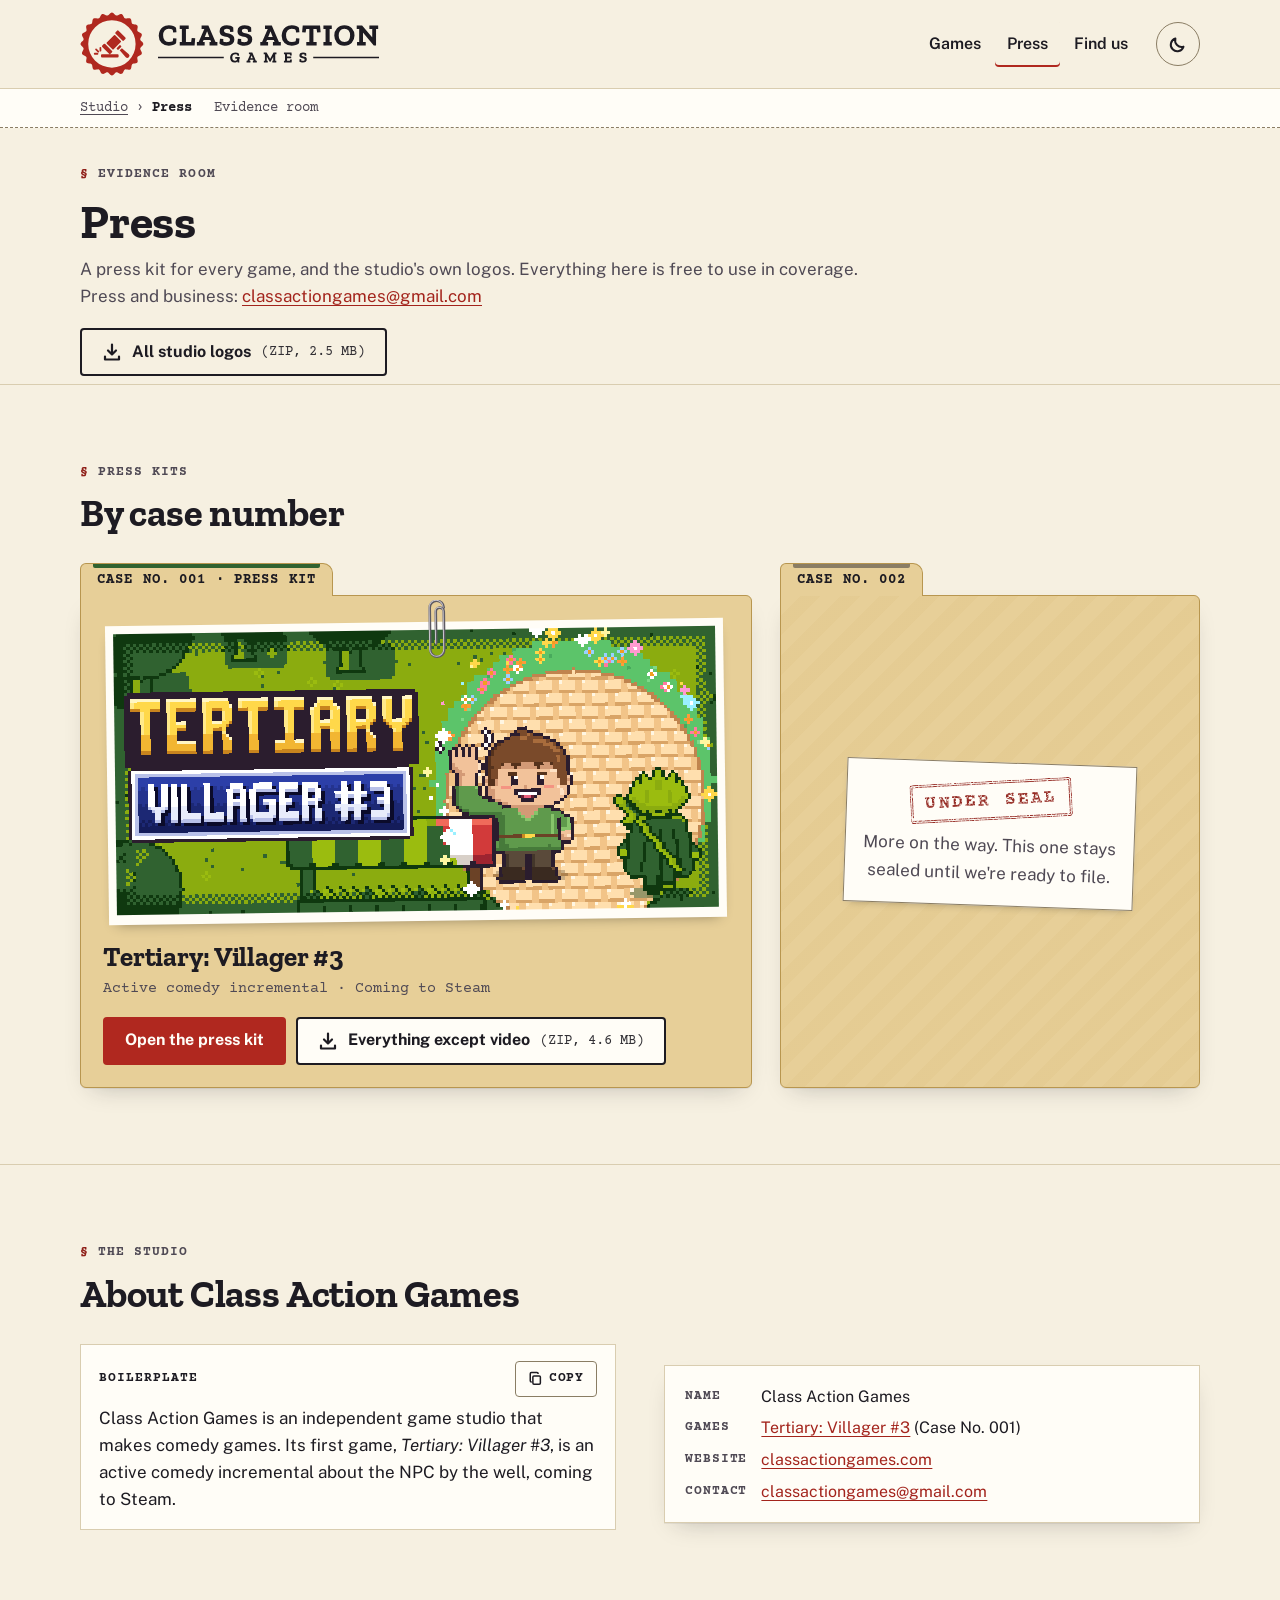
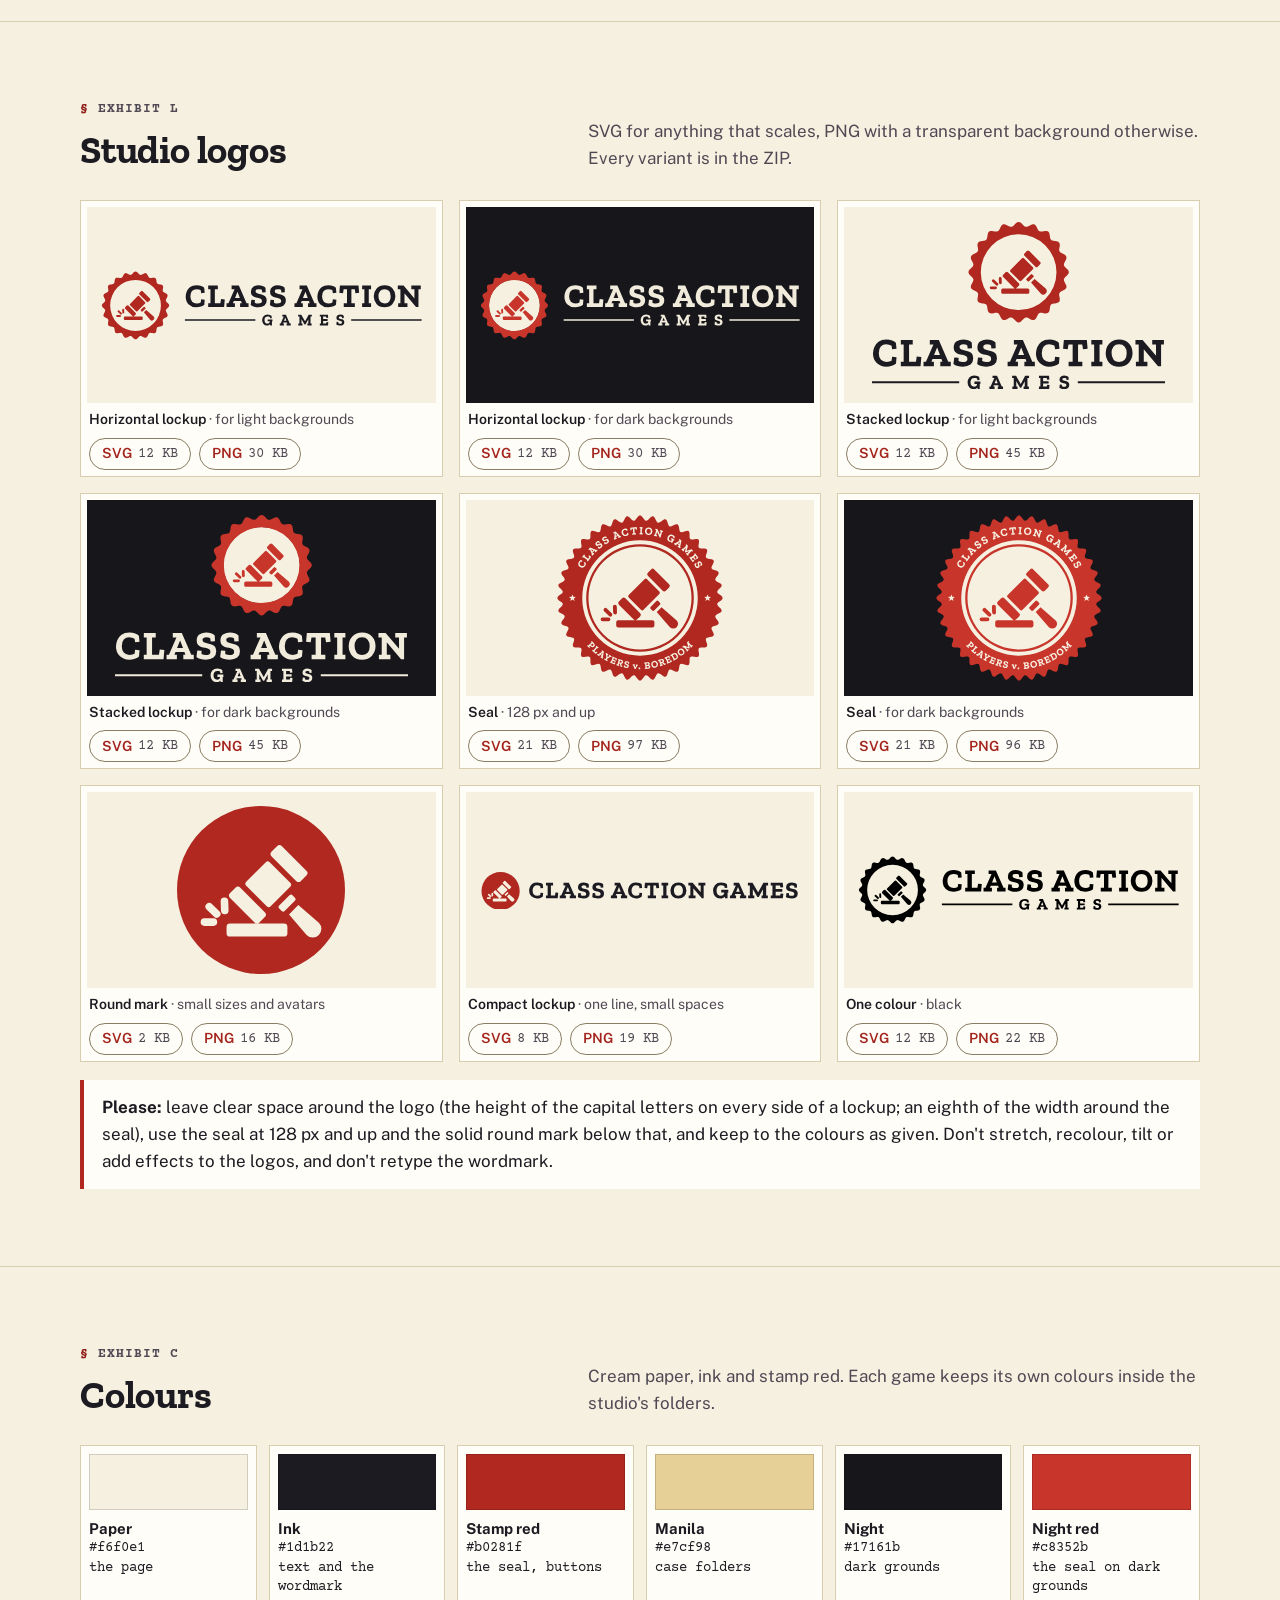
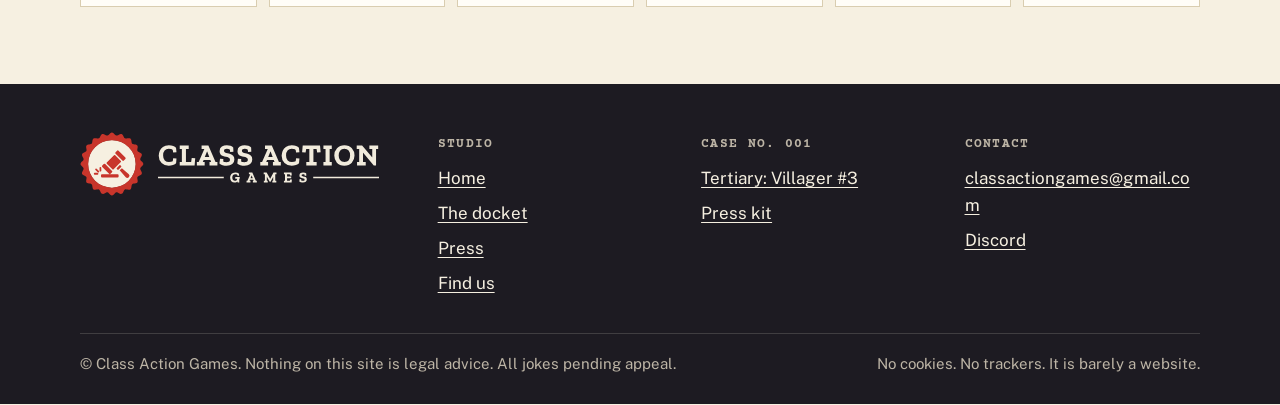
==== commit 4d1acf01: "Add the trailer to the Tertiary page and the press kit Co-Authored-By: Claude Opus 5.5 <noreply@anth" ====
--- a/press/index.html
+++ b/press/index.html
@@ -94,7 +94,7 @@
   <p class="meta">Active comedy incremental &middot; Coming to Steam</p>
   <div class="links">
     <a class="btn primary" href="../tertiary/press/">Open the press kit</a>
-    <a class="btn" href="../tertiary/press/tertiary-press-kit.zip" download><svg viewBox="0 0 20 20" aria-hidden="true" focusable="false"><path d="M10 2.5v10m0 0-4-4m4 4 4-4M3 14.5v3h14v-3" fill="none" stroke="currentColor" stroke-width="2.2" stroke-linecap="round" stroke-linejoin="round"/></svg>The whole press kit <span class="sz">(ZIP, 4.6 MB)</span></a>
+    <a class="btn" href="../tertiary/press/tertiary-press-kit.zip" download><svg viewBox="0 0 20 20" aria-hidden="true" focusable="false"><path d="M10 2.5v10m0 0-4-4m4 4 4-4M3 14.5v3h14v-3" fill="none" stroke="currentColor" stroke-width="2.2" stroke-linecap="round" stroke-linejoin="round"/></svg>Everything except video <span class="sz">(ZIP, 4.6 MB)</span></a>
   </div>
 </article>
         <article class="folder sealed" aria-labelledby="case-002">
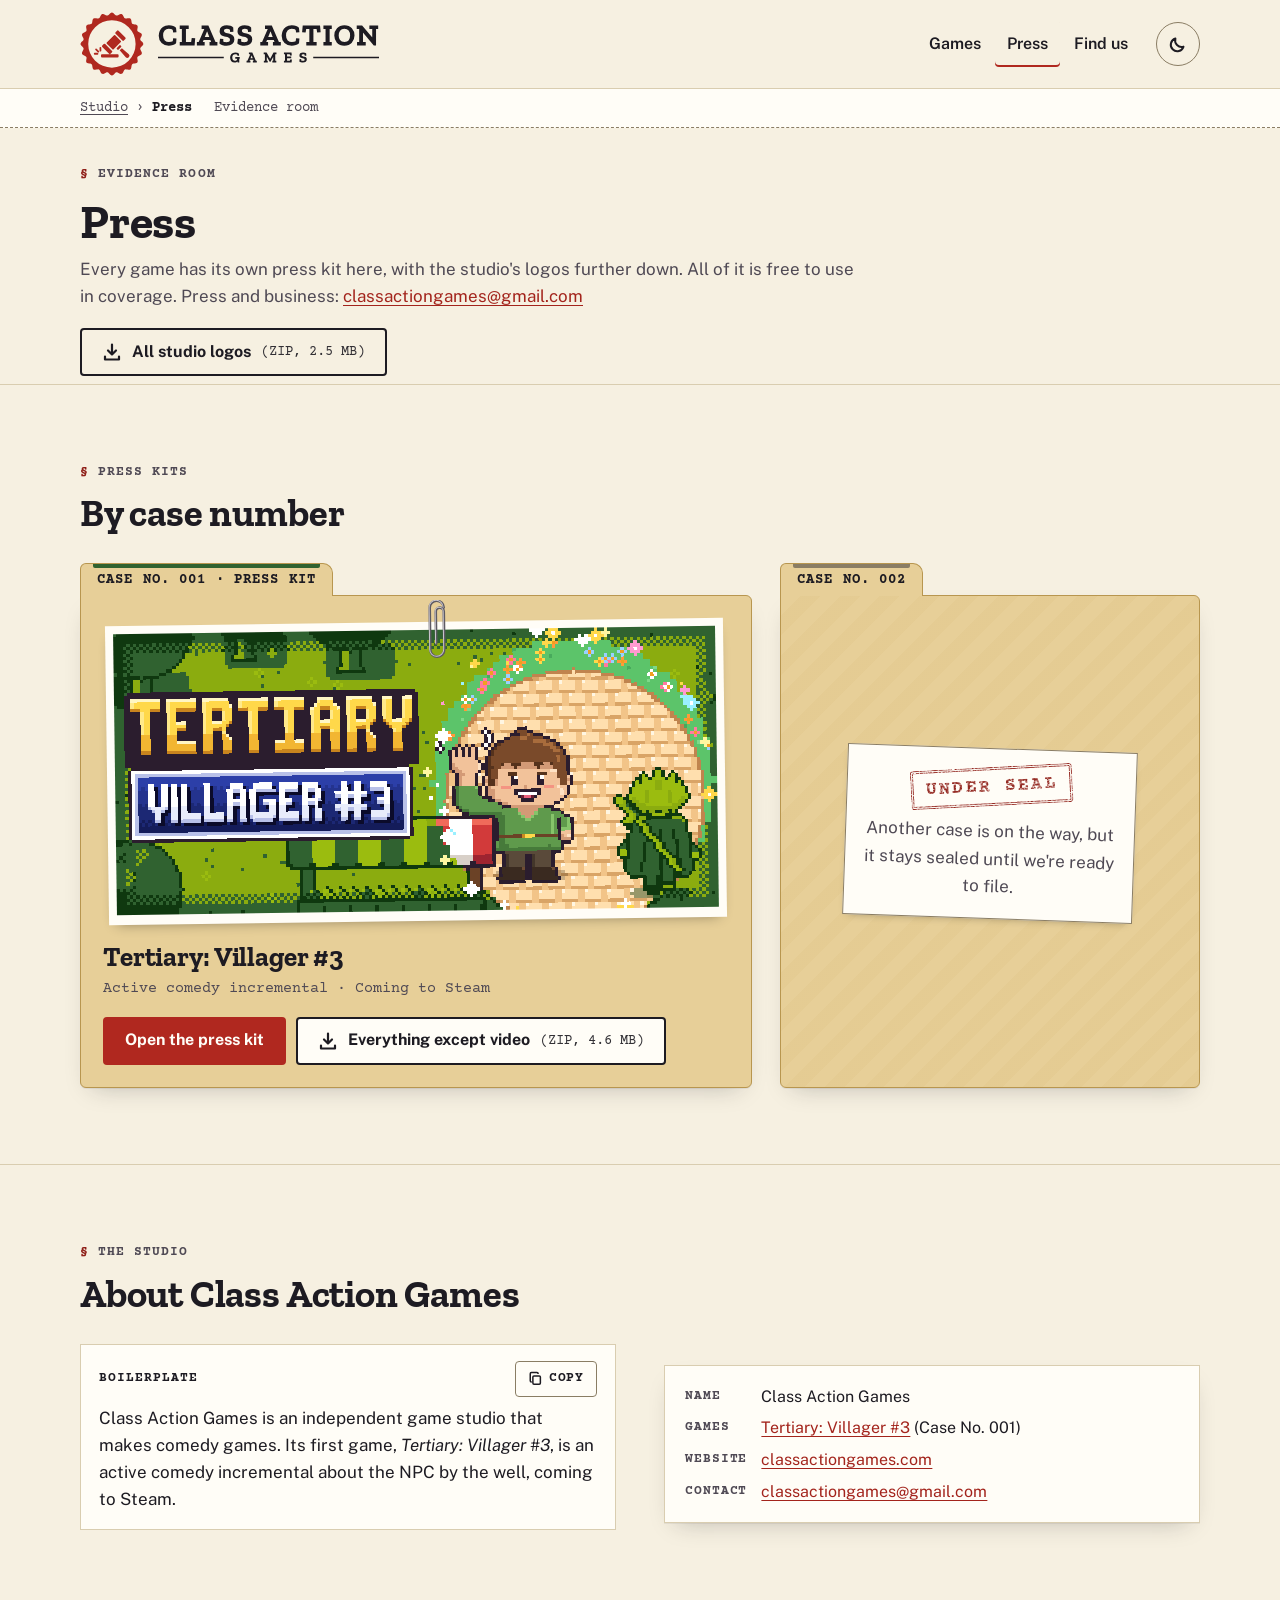
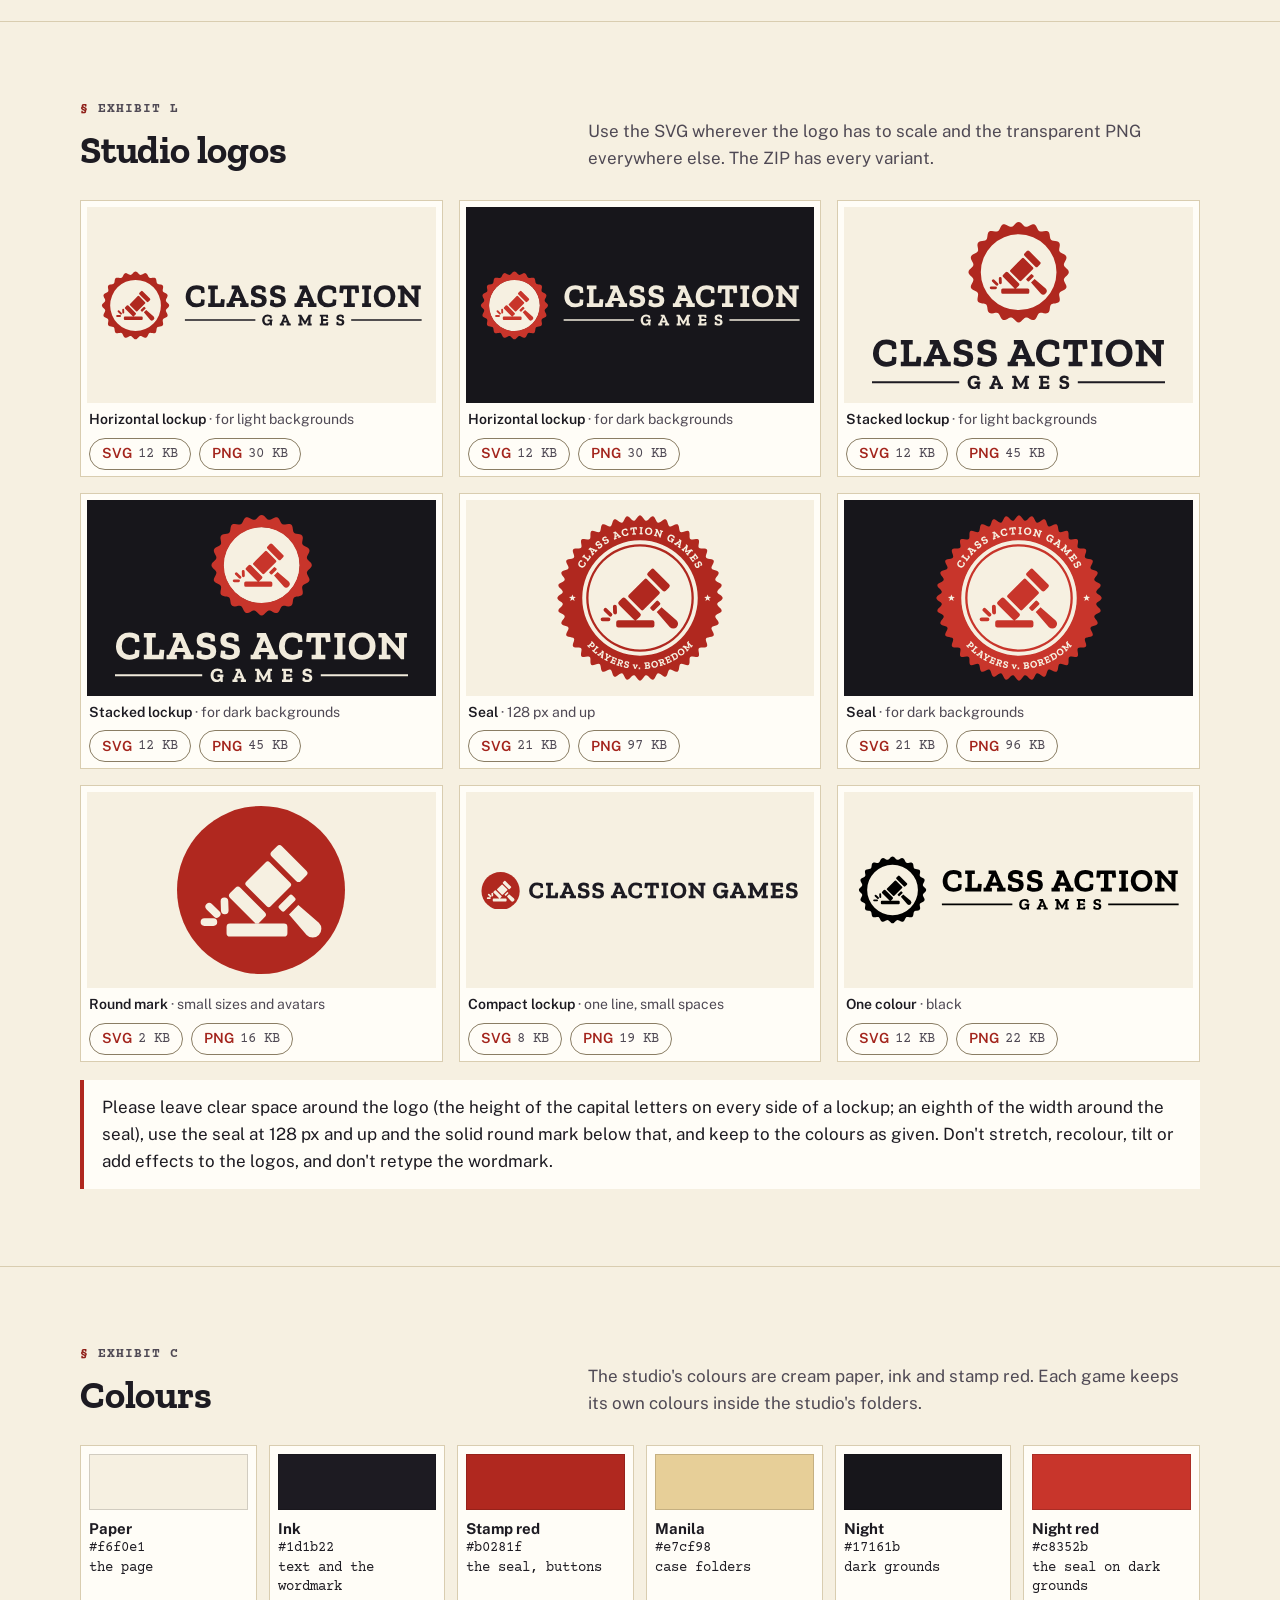
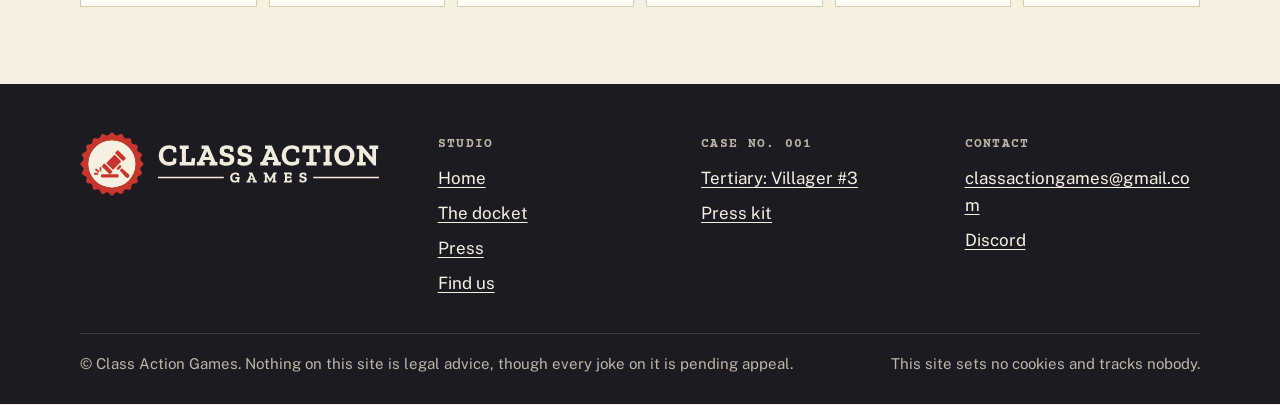
==== commit b7ed601e: "Rewrite the site's text in plainer language The studio page, the Tertiary page, both press pages and" ====
--- a/press/index.html
+++ b/press/index.html
@@ -6,14 +6,14 @@
 <meta http-equiv="Content-Security-Policy" content="default-src &#39;self&#39;; script-src &#39;self&#39; &#39;sha256-e9spFX4khvAiAObQrX6YIk8nwWobAzymvgHO+KnD+gg=&#39;; style-src &#39;self&#39;; img-src &#39;self&#39;; media-src &#39;self&#39;; font-src &#39;self&#39;; manifest-src &#39;self&#39;; connect-src &#39;none&#39;; object-src &#39;none&#39;; frame-src &#39;none&#39;; base-uri &#39;none&#39;; form-action &#39;none&#39;">
 <meta name="referrer" content="strict-origin-when-cross-origin">
 <title>Press | Class Action Games</title>
-<meta name="description" content="Press kits for every Class Action Games game, the studio boilerplate and the studio&#39;s logos, free to use in coverage.">
+<meta name="description" content="Press kits for every Class Action Games game, along with the studio&#39;s boilerplate and logos, all free to use in coverage.">
 <link rel="canonical" href="https://classactiongames.com/press/">
 <meta name="theme-color" content="#f6f0e1" media="(prefers-color-scheme: light)">
 <meta name="theme-color" content="#17161b" media="(prefers-color-scheme: dark)">
 <meta property="og:site_name" content="Class Action Games">
 <meta property="og:type" content="website">
 <meta property="og:title" content="Class Action Games press">
-<meta property="og:description" content="Press kits, logos and contact.">
+<meta property="og:description" content="Press kits and logos for writing about our games.">
 <meta property="og:url" content="https://classactiongames.com/press/">
 <meta property="og:image" content="https://classactiongames.com/og/og-studio.png">
 <meta property="og:image:width" content="1200">
@@ -22,7 +22,7 @@
 <meta property="og:locale" content="en_US">
 <meta name="twitter:card" content="summary_large_image">
 <meta name="twitter:title" content="Class Action Games press">
-<meta name="twitter:description" content="Press kits, logos and contact.">
+<meta name="twitter:description" content="Press kits and logos for writing about our games.">
 <meta name="twitter:image" content="https://classactiongames.com/og/og-studio.png">
 <meta name="twitter:image:alt" content="The Class Action Games seal, a gavel inside a scalloped red stamp">
 <link rel="icon" href="../favicon.ico" sizes="16x16 32x32 48x48">
@@ -68,7 +68,7 @@
     <div class="wrap">
       <span class="eyebrow">Evidence room</span>
       <h1>Press</h1>
-      <p class="sub">A press kit for every game, and the studio's own logos. Everything here is free to use in coverage. Press and business: <a href="mailto:classactiongames@gmail.com">classactiongames@gmail.com</a></p>
+      <p class="sub">Every game has its own press kit here, with the studio's logos further down. All of it is free to use in coverage. Press and business: <a href="mailto:classactiongames@gmail.com">classactiongames@gmail.com</a></p>
       <div class="pk-actions">
         <a class="btn" href="../press/class-action-games-logos.zip" download><svg viewBox="0 0 20 20" aria-hidden="true" focusable="false"><path d="M10 2.5v10m0 0-4-4m4 4 4-4M3 14.5v3h14v-3" fill="none" stroke="currentColor" stroke-width="2.2" stroke-linecap="round" stroke-linejoin="round"/></svg>All studio logos <span class="sz">(ZIP, 2.5 MB)</span></a>
       </div>
@@ -102,7 +102,7 @@
   <div class="seal-tape">
     <span class="stamp">Under seal</span>
     <h3 id="case-002" class="sr-only">Case No. 002: under seal</h3>
-    <p>More on the way. This one stays sealed until we&#39;re ready to file.</p>
+    <p>Another case is on the way, but it stays sealed until we&#39;re ready to file.</p>
   </div>
 </article>
       </div>
@@ -141,7 +141,7 @@
           <span class="eyebrow">Exhibit L</span>
           <h2 id="logos-h">Studio logos</h2>
         </div>
-        <p>SVG for anything that scales, PNG with a transparent background otherwise. Every variant is in the ZIP.</p>
+        <p>Use the SVG wherever the logo has to scale and the transparent PNG everywhere else. The ZIP has every variant.</p>
       </div>
       <div class="grid-3">
         <figure class="thumb logo-tile on-light"><a href="../press/logos/svg/cag-lockup-h.svg"><img src="../press/logos/svg/cag-lockup-h.svg" alt="Horizontal lockup, for light backgrounds" width="561" height="120" loading="lazy"></a><figcaption><b>Horizontal lockup</b> &middot; for light backgrounds<span class="file-links"><a href="../press/logos/svg/cag-lockup-h.svg" download>SVG <span class="sz">12 KB</span></a><a href="../press/logos/png/cag-lockup-h-1200w.png" download>PNG <span class="sz">30 KB</span></a></span></figcaption></figure>
@@ -155,7 +155,7 @@
         <figure class="thumb logo-tile on-light"><a href="../press/logos/svg/cag-lockup-h-1c-black.svg"><img src="../press/logos/svg/cag-lockup-h-1c-black.svg" alt="One colour, black" width="561" height="120" loading="lazy"></a><figcaption><b>One colour</b> &middot; black<span class="file-links"><a href="../press/logos/svg/cag-lockup-h-1c-black.svg" download>SVG <span class="sz">12 KB</span></a><a href="../press/logos/png/cag-lockup-h-1c-black-1200w.png" download>PNG <span class="sz">22 KB</span></a></span></figcaption></figure>
       </div>
       <div class="terms">
-        <p><strong>Please:</strong> leave clear space around the logo (the height of the capital letters on every side of a lockup; an eighth of the width around the seal), use the seal at 128 px and up and the solid round mark below that, and keep to the colours as given. Don't stretch, recolour, tilt or add effects to the logos, and don't retype the wordmark.</p>
+        <p>Please leave clear space around the logo (the height of the capital letters on every side of a lockup; an eighth of the width around the seal), use the seal at 128 px and up and the solid round mark below that, and keep to the colours as given. Don't stretch, recolour, tilt or add effects to the logos, and don't retype the wordmark.</p>
       </div>
     </div>
   </section>
@@ -167,7 +167,7 @@
           <span class="eyebrow">Exhibit C</span>
           <h2 id="colours-h">Colours</h2>
         </div>
-        <p>Cream paper, ink and stamp red. Each game keeps its own colours inside the studio's folders.</p>
+        <p>The studio's colours are cream paper, ink and stamp red. Each game keeps its own colours inside the studio's folders.</p>
       </div>
       <ul class="swatches">
         <li><span class="chip chip-f6f0e1"></span><b>Paper</b>#f6f0e1<br>the page</li>
@@ -211,8 +211,8 @@
       </div>
     </div>
     <div class="fine">
-      <p>&copy; Class Action Games. Nothing on this site is legal advice. All jokes pending appeal.</p>
-      <p>No cookies. No trackers. It is barely a website.</p>
+      <p>&copy; Class Action Games. Nothing on this site is legal advice, though every joke on it is pending appeal.</p>
+      <p>This site sets no cookies and tracks nobody.</p>
     </div>
   </div>
 </footer>
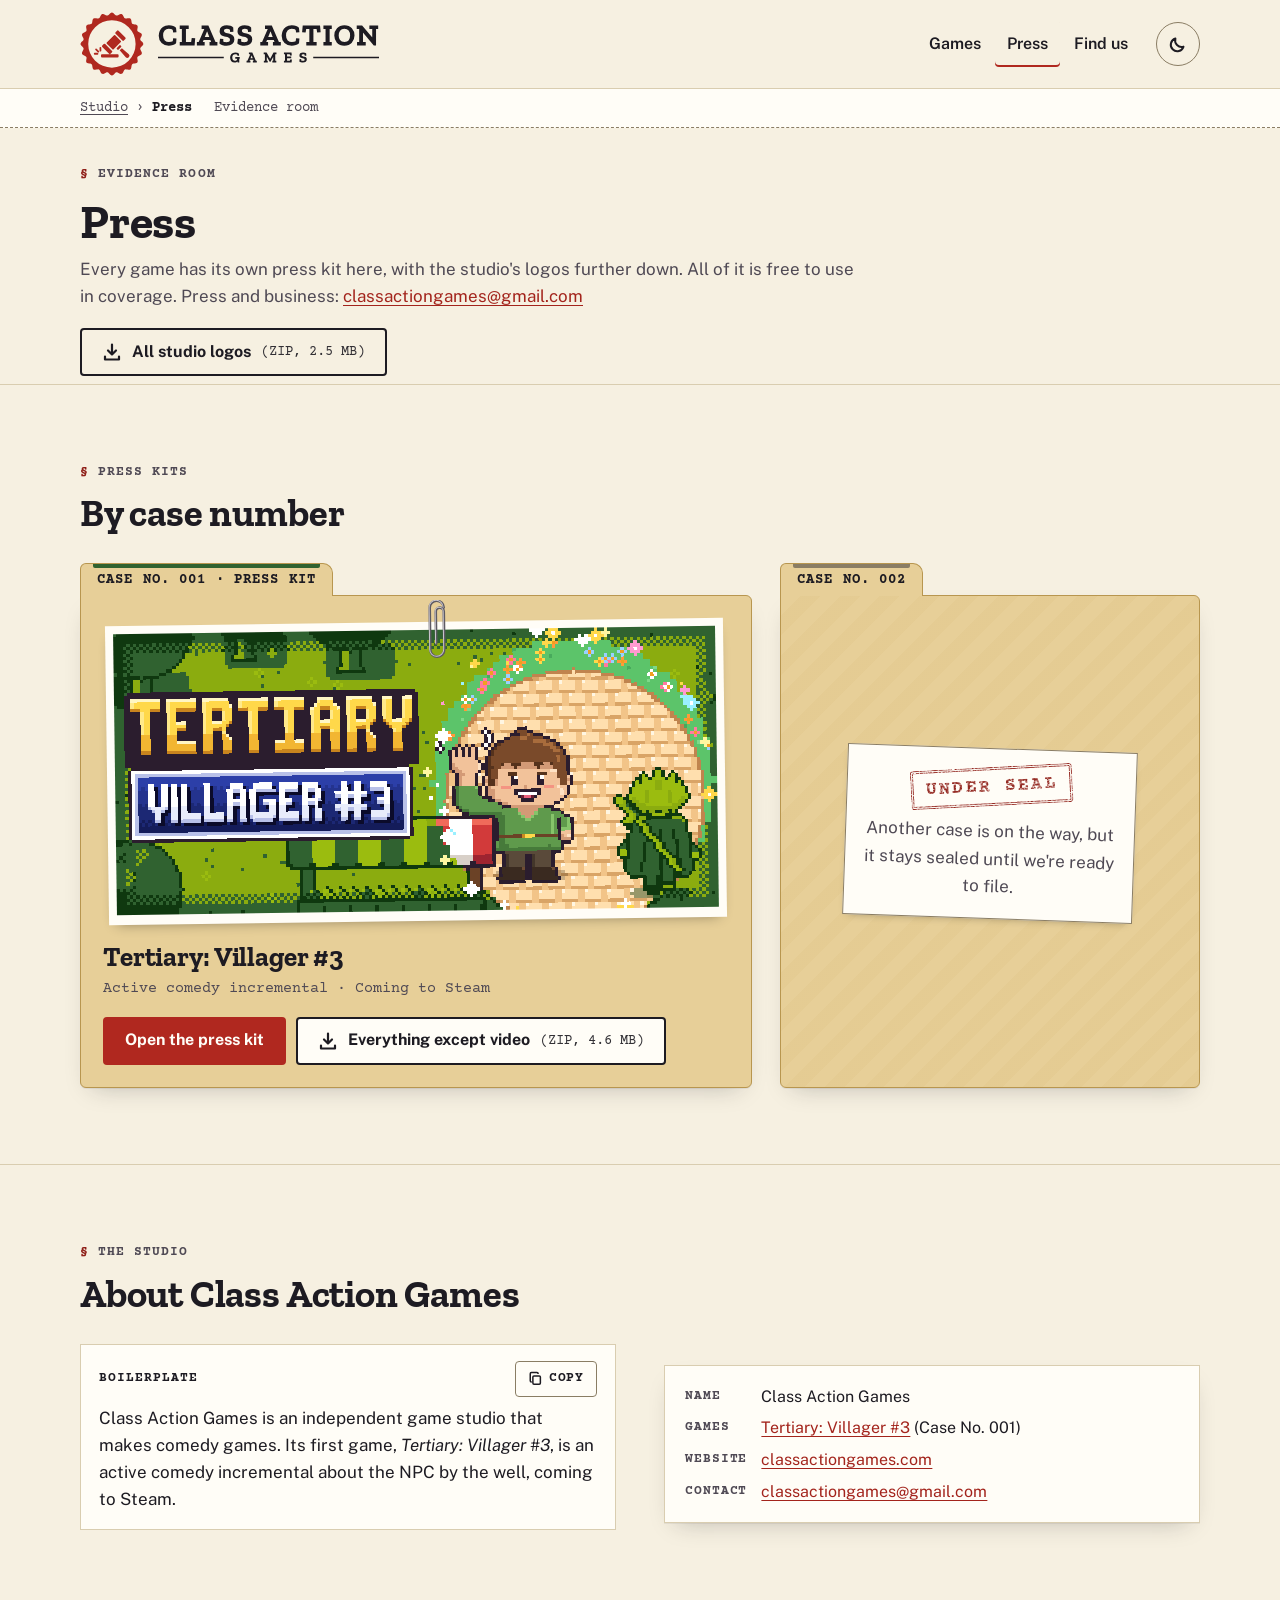
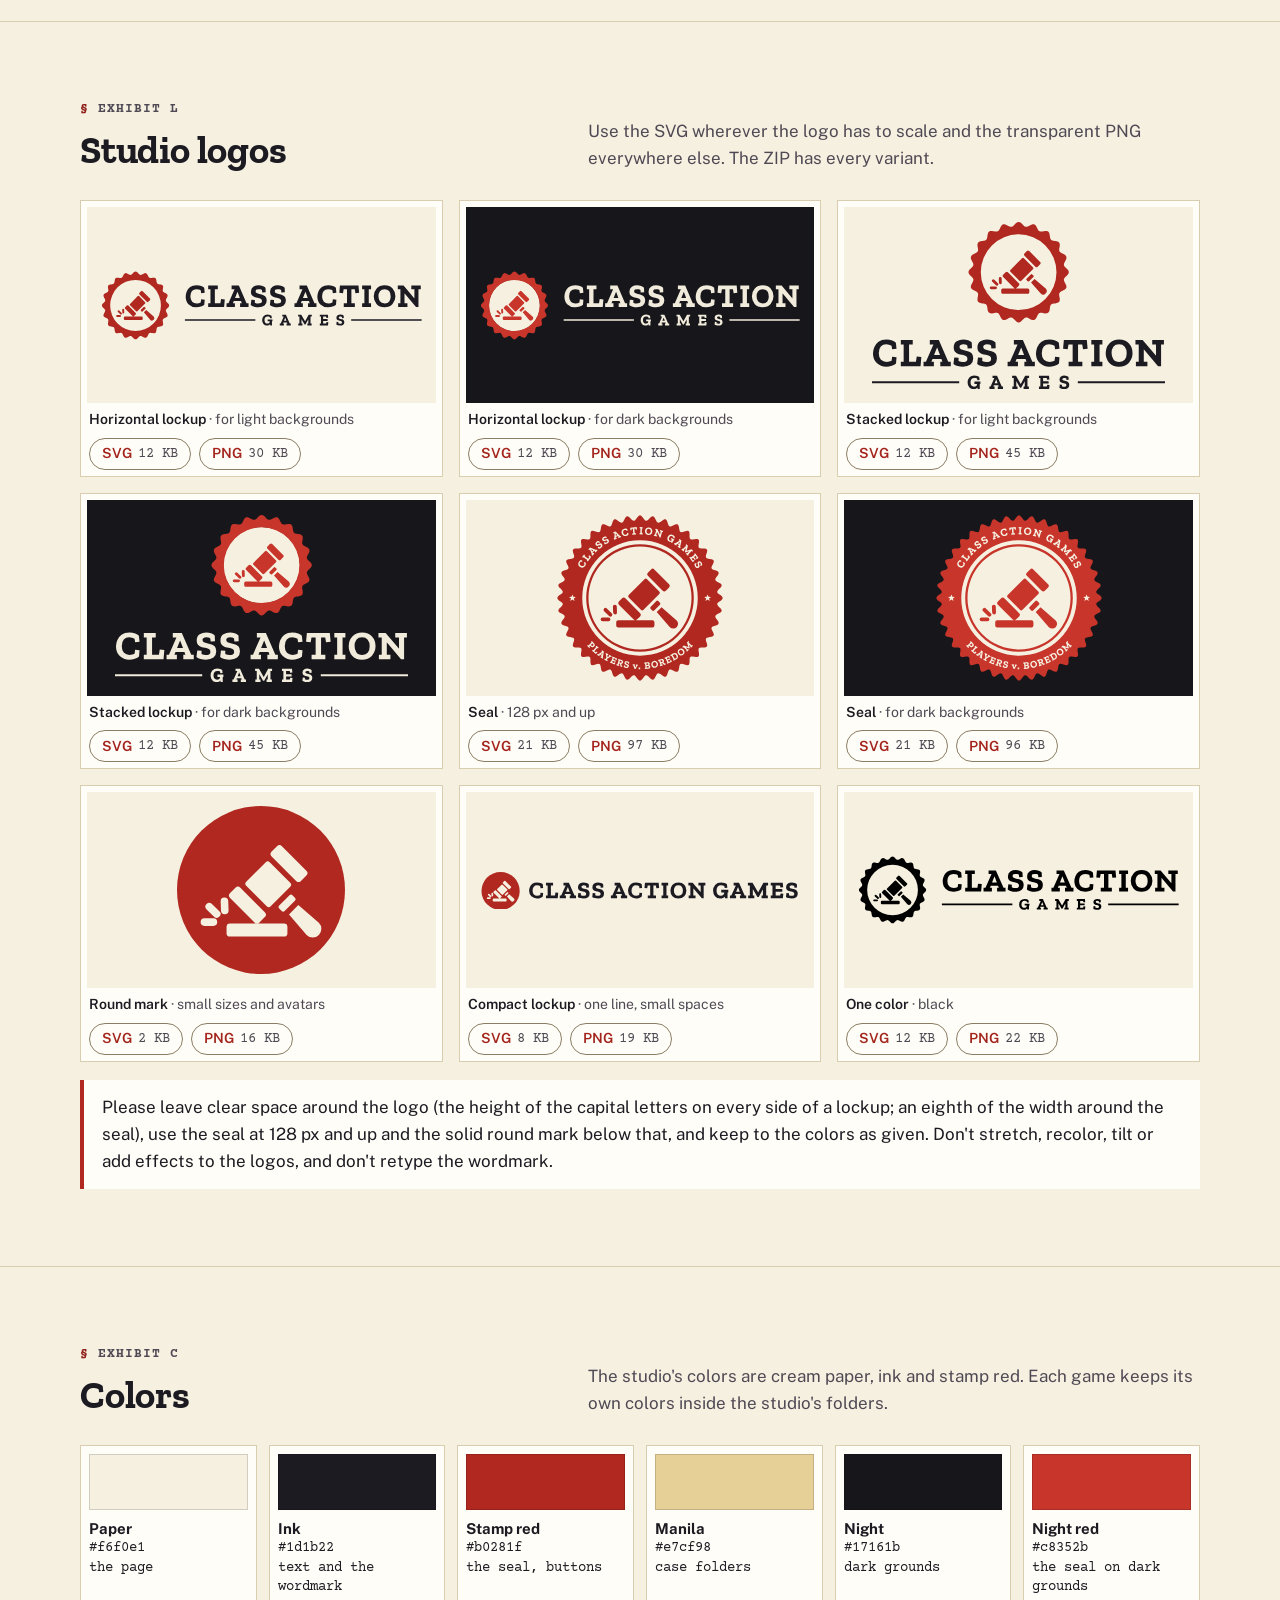
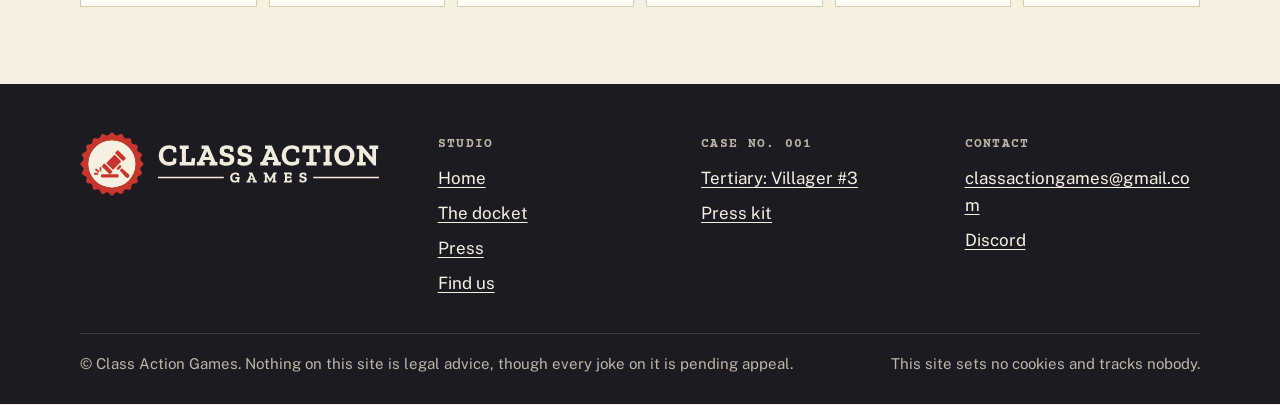
==== commit 1f47289c: "Use American spelling for "color" on the press pages The studio press page, the Tertiary press kit p" ====
--- a/press/index.html
+++ b/press/index.html
@@ -152,22 +152,22 @@
         <figure class="thumb logo-tile on-dark"><a href="../press/logos/svg/cag-seal-on-dark.svg"><img src="../press/logos/svg/cag-seal-on-dark.svg" alt="Seal, for dark backgrounds" width="120" height="120" loading="lazy"></a><figcaption><b>Seal</b> &middot; for dark backgrounds<span class="file-links"><a href="../press/logos/svg/cag-seal-on-dark.svg" download>SVG <span class="sz">21 KB</span></a><a href="../press/logos/png/cag-seal-on-dark-1024.png" download>PNG <span class="sz">96 KB</span></a></span></figcaption></figure>
         <figure class="thumb logo-tile on-light"><a href="../press/logos/svg/cag-bold.svg"><img src="../press/logos/svg/cag-bold.svg" alt="Round mark, small sizes and avatars" width="120" height="120" loading="lazy"></a><figcaption><b>Round mark</b> &middot; small sizes and avatars<span class="file-links"><a href="../press/logos/svg/cag-bold.svg" download>SVG <span class="sz">2 KB</span></a><a href="../press/logos/png/cag-bold-512.png" download>PNG <span class="sz">16 KB</span></a></span></figcaption></figure>
         <figure class="thumb logo-tile on-light"><a href="../press/logos/svg/cag-lockup-compact.svg"><img src="../press/logos/svg/cag-lockup-compact.svg" alt="Compact lockup, one line, small spaces" width="1019" height="120" loading="lazy"></a><figcaption><b>Compact lockup</b> &middot; one line, small spaces<span class="file-links"><a href="../press/logos/svg/cag-lockup-compact.svg" download>SVG <span class="sz">8 KB</span></a><a href="../press/logos/png/cag-lockup-compact-1200w.png" download>PNG <span class="sz">19 KB</span></a></span></figcaption></figure>
-        <figure class="thumb logo-tile on-light"><a href="../press/logos/svg/cag-lockup-h-1c-black.svg"><img src="../press/logos/svg/cag-lockup-h-1c-black.svg" alt="One colour, black" width="561" height="120" loading="lazy"></a><figcaption><b>One colour</b> &middot; black<span class="file-links"><a href="../press/logos/svg/cag-lockup-h-1c-black.svg" download>SVG <span class="sz">12 KB</span></a><a href="../press/logos/png/cag-lockup-h-1c-black-1200w.png" download>PNG <span class="sz">22 KB</span></a></span></figcaption></figure>
+        <figure class="thumb logo-tile on-light"><a href="../press/logos/svg/cag-lockup-h-1c-black.svg"><img src="../press/logos/svg/cag-lockup-h-1c-black.svg" alt="One color, black" width="561" height="120" loading="lazy"></a><figcaption><b>One color</b> &middot; black<span class="file-links"><a href="../press/logos/svg/cag-lockup-h-1c-black.svg" download>SVG <span class="sz">12 KB</span></a><a href="../press/logos/png/cag-lockup-h-1c-black-1200w.png" download>PNG <span class="sz">22 KB</span></a></span></figcaption></figure>
       </div>
       <div class="terms">
-        <p>Please leave clear space around the logo (the height of the capital letters on every side of a lockup; an eighth of the width around the seal), use the seal at 128 px and up and the solid round mark below that, and keep to the colours as given. Don't stretch, recolour, tilt or add effects to the logos, and don't retype the wordmark.</p>
-      </div>
-    </div>
-  </section>
-
-  <section class="section" id="colours" aria-labelledby="colours-h">
+        <p>Please leave clear space around the logo (the height of the capital letters on every side of a lockup; an eighth of the width around the seal), use the seal at 128 px and up and the solid round mark below that, and keep to the colors as given. Don't stretch, recolor, tilt or add effects to the logos, and don't retype the wordmark.</p>
+      </div>
+    </div>
+  </section>
+
+  <section class="section" id="colors" aria-labelledby="colors-h">
     <div class="wrap">
       <div class="section-head">
         <div>
           <span class="eyebrow">Exhibit C</span>
-          <h2 id="colours-h">Colours</h2>
-        </div>
-        <p>The studio's colours are cream paper, ink and stamp red. Each game keeps its own colours inside the studio's folders.</p>
+          <h2 id="colors-h">Colors</h2>
+        </div>
+        <p>The studio's colors are cream paper, ink and stamp red. Each game keeps its own colors inside the studio's folders.</p>
       </div>
       <ul class="swatches">
         <li><span class="chip chip-f6f0e1"></span><b>Paper</b>#f6f0e1<br>the page</li>
